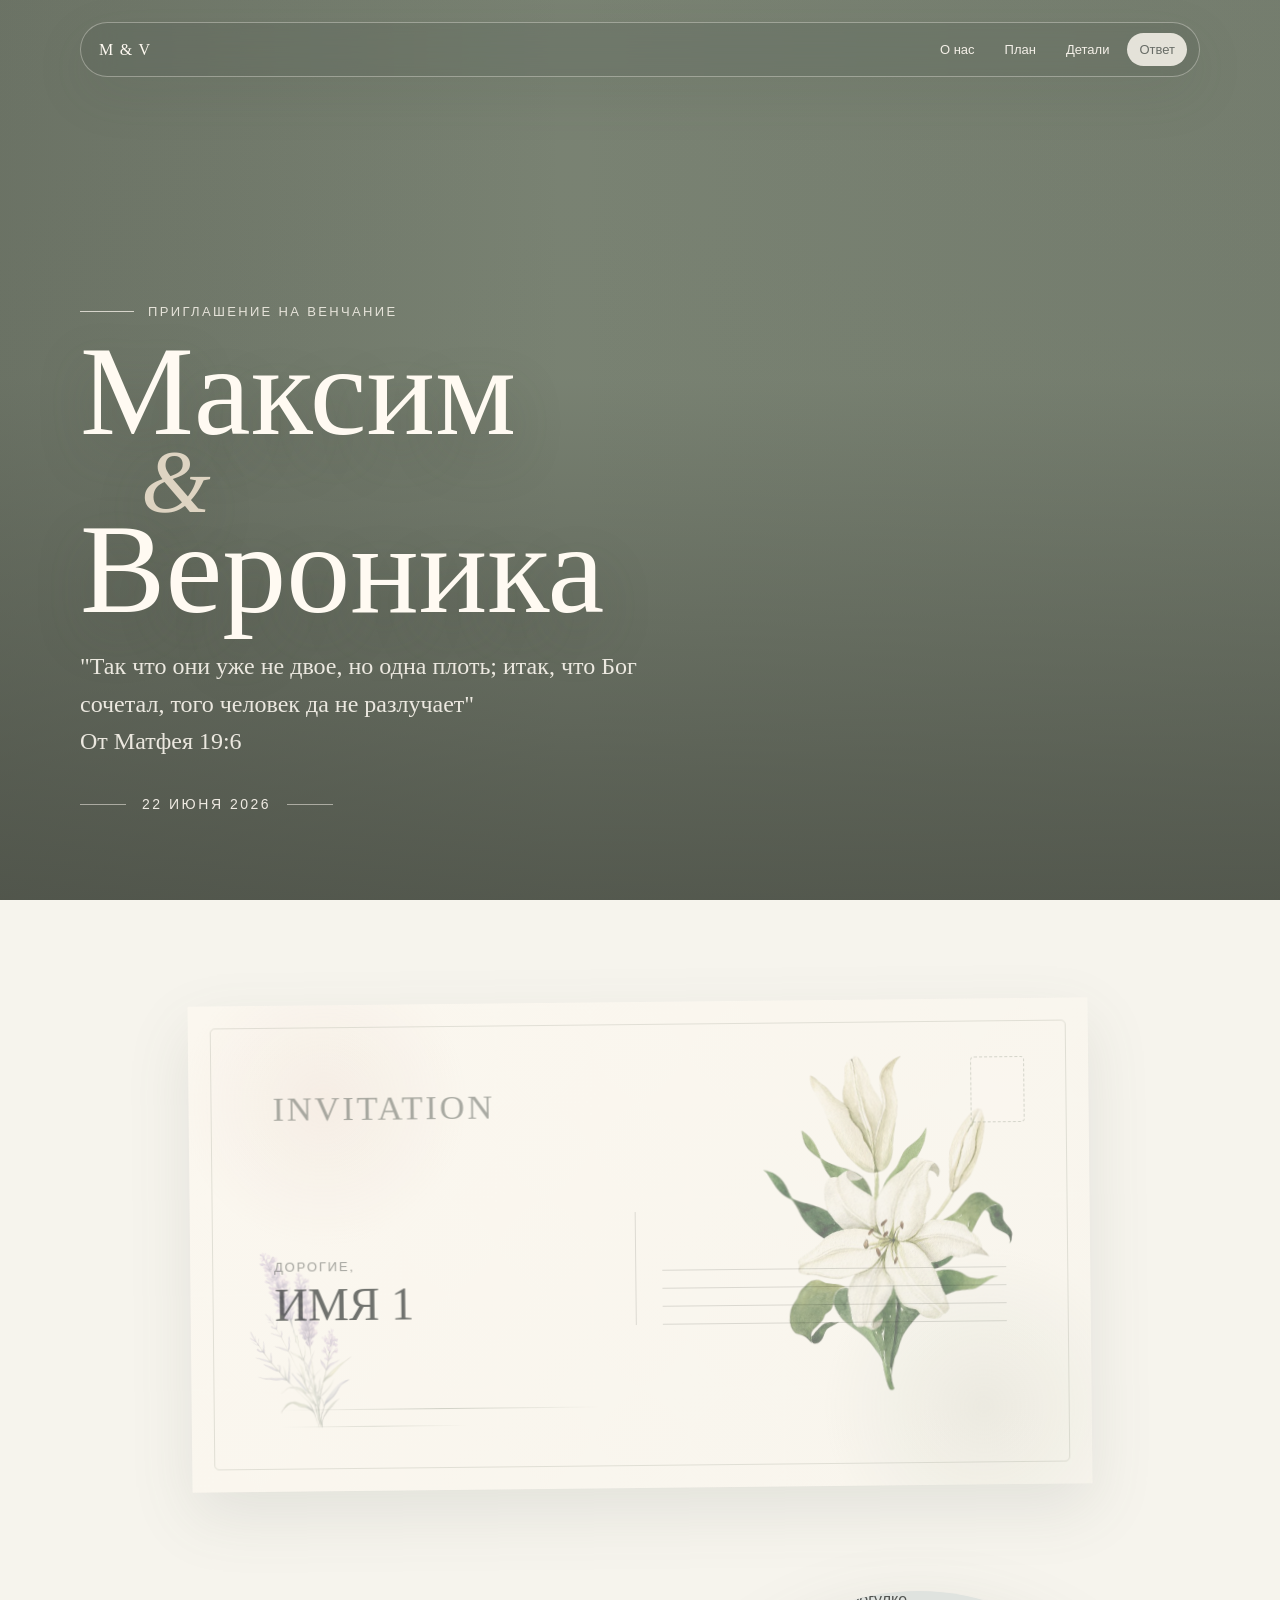
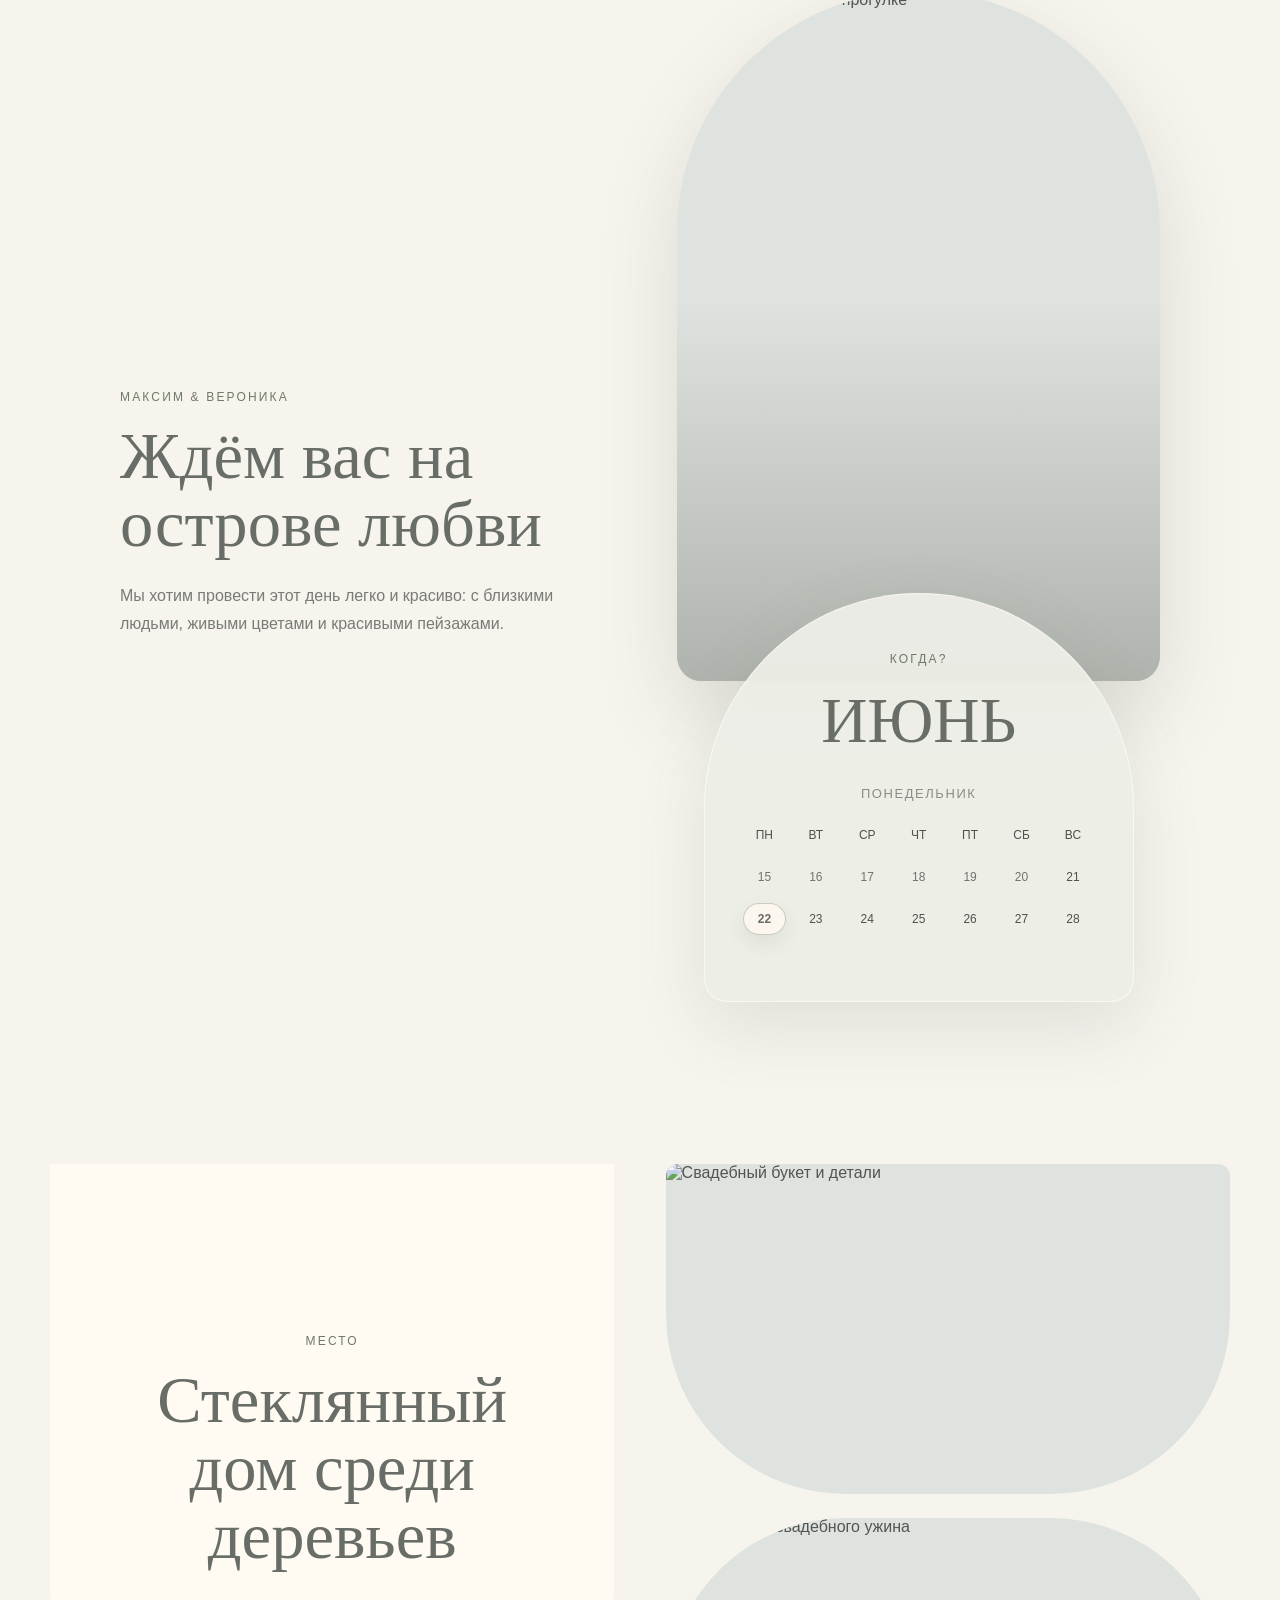
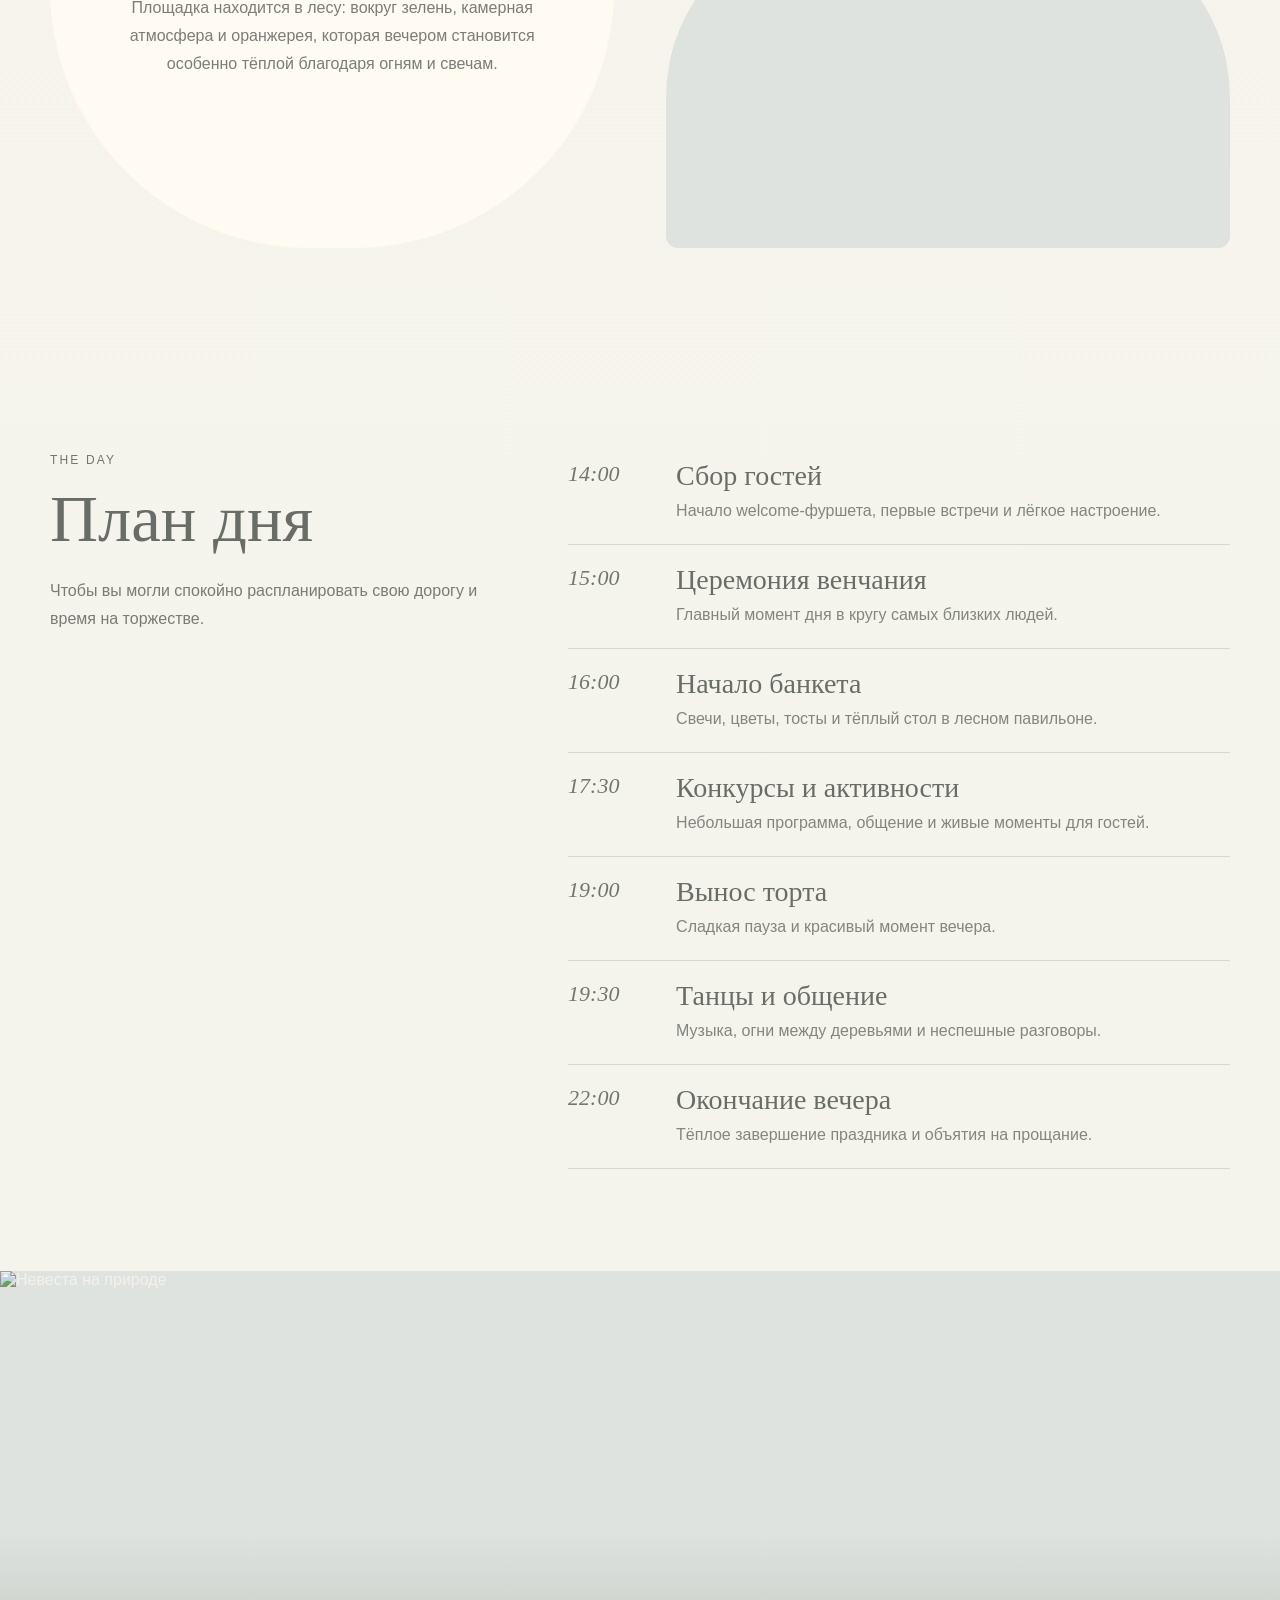
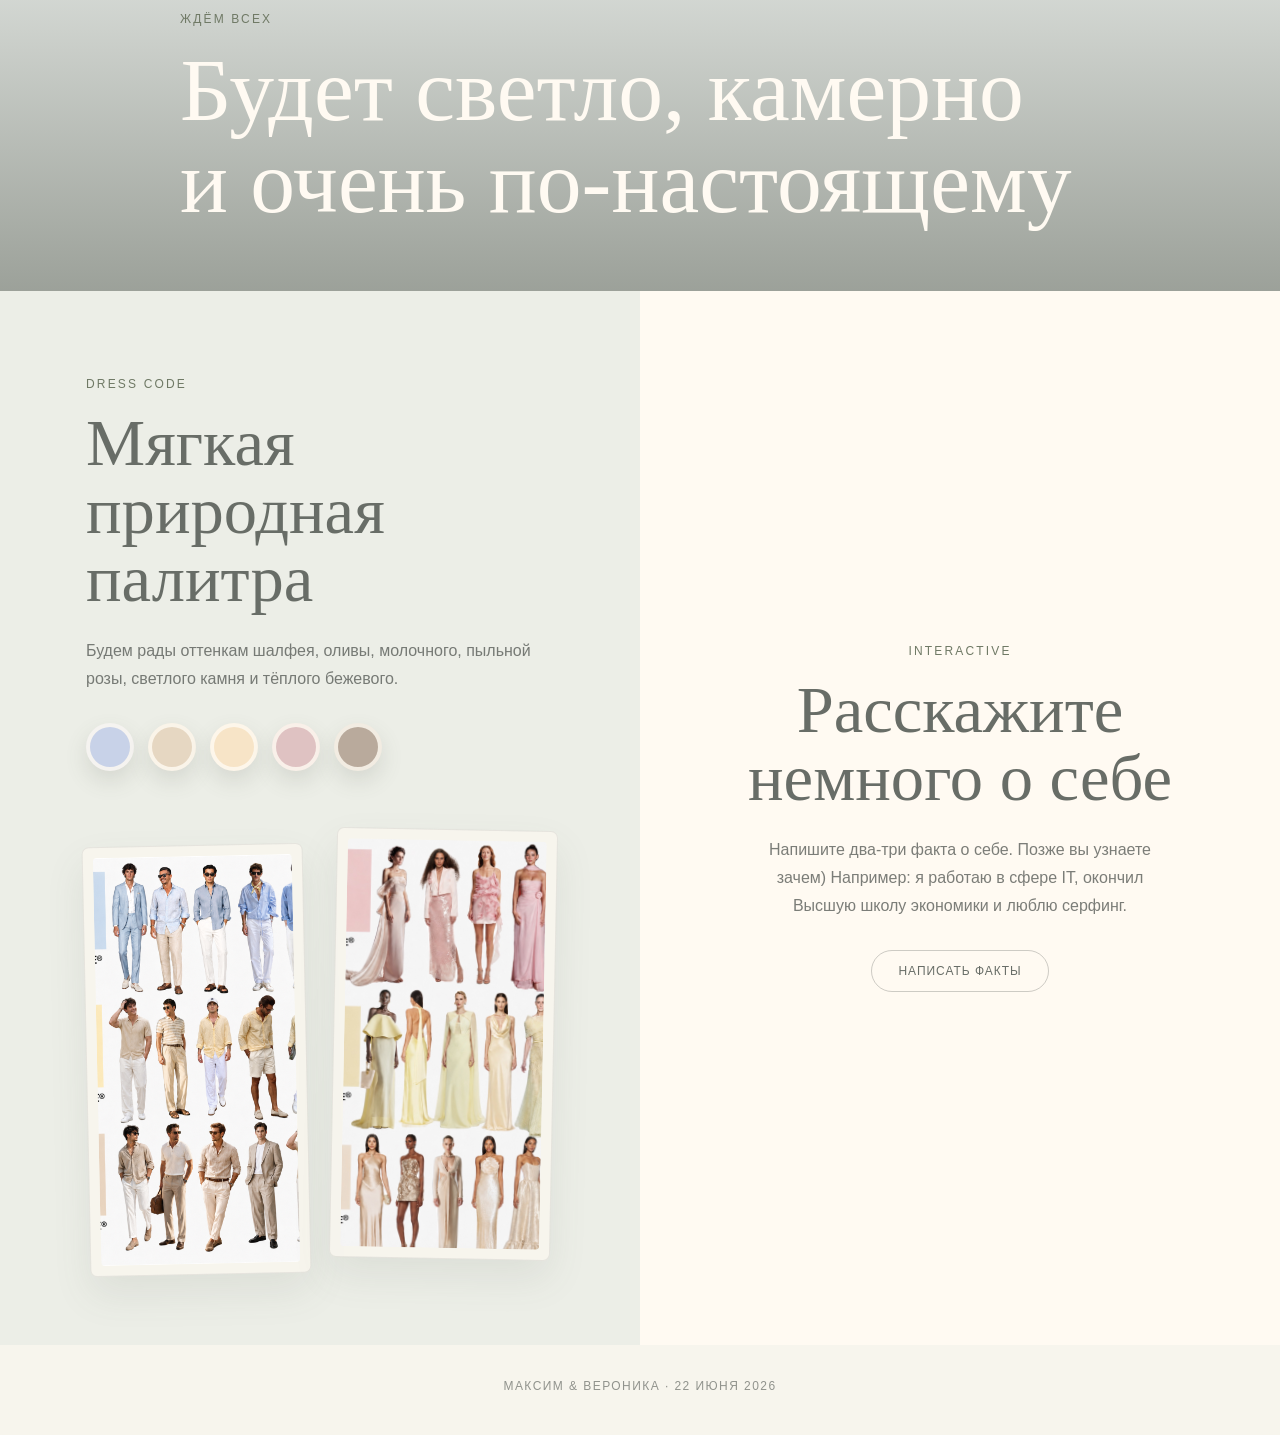
==== index.html @ a0121a40 "Add files via upload" ====
<!DOCTYPE html>
<html lang="ru">
<head>
  <meta charset="UTF-8">
  <meta name="viewport" content="width=device-width, initial-scale=1.0">
  <title>Максим & Вероника | Венчание</title>
  <link rel="stylesheet" href="style.css">
</head>
<body>
  <nav class="nav" aria-label="Навигация">
    <a class="brand" href="#">M & V</a>
    <div class="nav-links">
      <a href="#invite">О нас</a>
      <a href="#program">План</a>
      <a href="#dress">Детали</a>
      <a href="#rsvp">Ответ</a>
    </div>
  </nav>

  <header class="hero">
    <div class="video-bg" aria-hidden="true">
      <iframe
        src="https://kinescope.io/tjG5xqDGTVWsuGZ9WafzT8?autoplay=1&muted=1&loop=1&playsinline=1&controls=0"
        title="Лесная площадка"
        allow="autoplay; fullscreen; picture-in-picture; encrypted-media"
        allowfullscreen>
      </iframe>
    </div>

    <div class="hero-inner">
      <p class="eyebrow">приглашение на венчание</p>
      <h1>Максим <span class="amp">&</span> Вероника</h1>
      <p class="hero-copy">"Так что они уже не двое, но одна плоть; итак, что Бог сочетал, того человек да не разлучает" <br>От Матфея 19:6</p>
      <div class="date-line">22 июня 2026</div>
    </div>
  </header>

  <main>
    <section class="postcard-section" aria-label="Открытка для гостей">
      <div class="postcard" aria-label="Открытка для гостей">
        <span class="postcard-stamp" aria-hidden="true"></span>
        <p class="postcard-title">INVITATION</p>
        <img class="postcard-floral lily" src="images/Watercolor white lily illustration_ Floral wedding clipart_-Photoroom.png" alt="" aria-hidden="true">
        <img class="postcard-floral lavender" src="images/Free Lavender Watercolor Clipart PNG – Lavender Flower, Lilac, and More-Photoroom.png" alt="" aria-hidden="true">
        <div class="postcard-grid">
          <div class="postcard-name">
            <span class="postcard-label" id="invite-kicker">Дорогие,</span>
            <strong class="guest-name" id="invite-title">ИМЯ 1</strong>
          </div>
          <div class="postcard-lines" aria-hidden="true">
            <i></i>
            <i></i>
            <i></i>
            <i></i>
          </div>
        </div>
      </div>
    </section>

    <section class="editorial intro-grid" id="invite">
      <div class="headline">
        <p class="section-kicker">Максим & Вероника</p>
        <h2>Ждём вас на острове любви</h2>
        <p class="copy">Мы хотим провести этот день легко и красиво: с близкими людьми, живыми цветами и красивыми пейзажами.</p>
      </div>

      <div class="calendar-stack">
        <div class="photo-card">
          <img src="https://images.unsplash.com/photo-1519225421980-715cb0215aed?auto=format&fit=crop&w=1000&q=82" alt="Пара на свадебной прогулке">
        </div>
        <div class="date-card">
          <p class="section-kicker">когда?</p>
          <h3>Июнь</h3>
          <div class="calendar">понедельник</div>
          <div class="days" aria-label="Календарь">
            <span>ПН</span><span>ВТ</span><span>СР</span><span>ЧТ</span><span>ПТ</span><span>СБ</span><span>ВС</span>
            <span class="muted-day">15</span><span class="muted-day">16</span><span class="muted-day">17</span><span class="muted-day">18</span><span class="muted-day">19</span><span class="muted-day">20</span><span>21</span>
            <span class="active">22</span><span>23</span><span>24</span><span>25</span><span>26</span><span>27</span><span>28</span>
          </div>
        </div>
      </div>
    </section>

    <section class="editorial story">
      <div class="soft-panel">
        <p class="section-kicker">место</p>
        <h2>Стеклянный дом среди деревьев</h2>
        <p class="copy">Площадка находится в лесу: вокруг зелень, камерная атмосфера и оранжерея, которая вечером становится особенно тёплой благодаря огням и свечам.</p>
      </div>

      <div class="photo-stack">
        <div class="photo-tile">
          <img src="https://images.unsplash.com/photo-1529634806980-85c3dd6d34ac?auto=format&fit=crop&w=1000&q=82" alt="Свадебный букет и детали">
        </div>
        <div class="photo-tile">
          <img src="https://images.unsplash.com/photo-1523438885200-e635ba2c371e?auto=format&fit=crop&w=1000&q=82" alt="Сервировка свадебного ужина">
        </div>
      </div>
    </section>

    <section class="editorial program" id="program">
      <div>
        <p class="section-kicker">the day</p>
        <h2>План дня</h2>
        <p class="copy">Чтобы вы могли спокойно распланировать свою дорогу и время на торжестве.</p>
      </div>

      <div class="timeline">
        <article class="event">
          <time datetime="2026-06-22T14:00">14:00</time>
          <div>
            <h3>Сбор гостей</h3>
            <p>Начало welcome-фуршета, первые встречи и лёгкое настроение.</p>
          </div>
        </article>
        <article class="event">
          <time datetime="2026-06-22T15:00">15:00</time>
          <div>
            <h3>Церемония венчания</h3>
            <p>Главный момент дня в кругу самых близких людей.</p>
          </div>
        </article>
        <article class="event">
          <time datetime="2026-06-22T16:00">16:00</time>
          <div>
            <h3>Начало банкета</h3>
            <p>Свечи, цветы, тосты и тёплый стол в лесном павильоне.</p>
          </div>
        </article>
        <article class="event">
          <time datetime="2026-06-22T17:30">17:30</time>
          <div>
            <h3>Конкурсы и активности</h3>
            <p>Небольшая программа, общение и живые моменты для гостей.</p>
          </div>
        </article>
        <article class="event">
          <time datetime="2026-06-22T19:00">19:00</time>
          <div>
            <h3>Вынос торта</h3>
            <p>Сладкая пауза и красивый момент вечера.</p>
          </div>
        </article>
        <article class="event">
          <time datetime="2026-06-22T19:30">19:30</time>
          <div>
            <h3>Танцы и общение</h3>
            <p>Музыка, огни между деревьями и неспешные разговоры.</p>
          </div>
        </article>
        <article class="event">
          <time datetime="2026-06-22T22:00">22:00</time>
          <div>
            <h3>Окончание вечера</h3>
            <p>Тёплое завершение праздника и объятия на прощание.</p>
          </div>
        </article>
      </div>
    </section>

    <section class="wide-photo" aria-label="Атмосфера праздника">
      <img src="https://images.unsplash.com/photo-1519741497674-611481863552?auto=format&fit=crop&w=1800&q=82" alt="Невеста на природе">
      <div class="wide-caption">
        <p class="section-kicker">ждём всех</p>
        <h2>Будет светло, камерно и очень по-настоящему</h2>
      </div>
    </section>

    <section class="dress-rsvp" id="dress">
      <div class="dress">
        <p class="section-kicker">dress code</p>
        <h2>Мягкая природная палитра</h2>
        <p class="copy">Будем рады оттенкам шалфея, оливы, молочного, пыльной розы, светлого камня и тёплого бежевого.</p>
        <div class="swatches" aria-label="Палитра дресс-кода">
          <span class="swatch" style="background:#c8d2e8"></span>
          <span class="swatch" style="background:#e6d7c2"></span>
          <span class="swatch" style="background:#f7e4c7"></span>
          <span class="swatch" style="background:#dfc2c2"></span>
          <span class="swatch" style="background:#b9aa9c"></span>
        </div>
        <div class="dress-gallery" aria-label="Примеры образов для дресс-кода">
          <figure class="dress-look">
            <img src="images/dress1.PNG" alt="Пример образа в природной палитре">
          </figure>
          <figure class="dress-look">
            <img src="images/dress2.PNG" alt="Пример образа в мягких светлых оттенках">
          </figure>
        </div>
      </div>

      <div class="rsvp" id="rsvp">
        <p class="section-kicker">interactive</p>
        <h2>Расскажите немного о себе</h2>
        <p class="copy">Напишите два-три факта о себе. Позже вы узнаете зачем) Например: я работаю в сфере IT, окончил Высшую школу экономики и люблю серфинг.</p>
        <a class="button" href="mailto:hello@example.com?subject=Максим%20и%20Вероника%20-%20факты%20о%20себе&body=Здравствуйте!%0A%0AНесколько%20фактов%20обо%20мне:%0A1.%20%0A2.%20%0A3.%20">Написать факты</a>
      </div>
    </section>
  </main>

  <footer>
    Максим & Вероника · 22 июня 2026
  </footer>
  <script>
    const guests = {
      a7k2m: {
        title: "Уважаемые,",
        names: "Елена, Ольга и Ева"
      },
      b91xp: {
        title: "Уважаемый,",
        names: "Денис"
      },
      p38ka: {
        title: "Уважаемые,",
        names: "Елена и Олег"
      },
      c6ka8: {
        title: "Уважаемые,",
        names: "Александр и Светлана"
      },
      f5l9t: {
        title: "Уважаемые,",
        names: "Талина, Эвелина и Артем"
      },
      r4as8d: {
        title: "Уважаемые,",
        names: "Валерий, Ирина и Владислав"
      },
      r76gh7: {
        title: "Уважаемые,",
        names: "Владислав, Елена и Мария"
      },
      qw34ft: {
        title: "Уважаемые,",
        names: "Владимир, Маргарита и Иван"
      },
      hg19tr: {
        title: "Уважаемая,",
        names: "Нина"
      },
      ut5h55: {
        title: "Уважаемые,",
        names: "Сергей и Людмила"
      }
    };

    function getGuestCode() {
      const params = new URLSearchParams(window.location.search);
      const queryCode = params.get("guest");

      if (queryCode) {
        return queryCode.trim();
      }

      const hashCode = window.location.hash.replace("#", "").trim();

      if (hashCode) {
        return hashCode;
      }

      const pathParts = window.location.pathname.split("/").filter(Boolean);

      return pathParts[pathParts.length - 1] || "";
    }

    function setGuestNames() {
      const guestCode = getGuestCode();
      const guest = guests[guestCode];

      if (!guest) {
        return;
      }

      const inviteKicker = document.getElementById("invite-kicker");
      const inviteTitle = document.getElementById("invite-title");

      if (inviteKicker) {
        inviteKicker.textContent = guest.title;
      }

      if (inviteTitle) {
        inviteTitle.textContent = guest.names;
      }
    }

    setGuestNames();
  </script>
</body>
</html>
---- style.css ----
:root {
      --mist: #dfe3df;
      --paper: #f7f5ed;
      --paper-soft: #eceee7;
      --sage: #9fa795;
      --olive: #6f7965;
      --stone: #686d67;
      --ink: #4d514d;
      --white: #fffaf2;
      --line: rgba(77, 81, 77, .18);
    }

    * {
      box-sizing: border-box;
    }

    html {
      scroll-behavior: smooth;
    }

    body {
      margin: 0;
      color: var(--ink);
      background:
        linear-gradient(rgba(225, 230, 225, .74), rgba(225, 230, 225, .88)),
        url("https://images.unsplash.com/photo-1523438885200-e635ba2c371e?auto=format&fit=crop&w=1800&q=80") center / cover fixed;
      font-family: Arial, Helvetica, sans-serif;
      overflow-x: hidden;
    }

    a {
      color: inherit;
      text-decoration: none;
    }

    .nav {
      position: fixed;
      top: 22px;
      left: 50%;
      z-index: 20;
      width: min(1120px, calc(100% - 40px));
      translate: -50% 0;
      display: flex;
      align-items: center;
      justify-content: space-between;
      gap: 18px;
      padding: 10px 12px 10px 18px;
      border: 1px solid rgba(255, 250, 242, .34);
      border-radius: 999px;
      color: var(--white);
      background: rgba(78, 88, 78, .22);
      backdrop-filter: blur(16px);
      box-shadow: 0 18px 52px rgba(72, 79, 70, .1);
    }

    .brand {
      font-family: Georgia, serif;
      font-size: 16px;
      letter-spacing: .08em;
      white-space: nowrap;
    }

    .nav-links {
      display: flex;
      align-items: center;
      gap: 6px;
      font-size: 13px;
    }

    .nav-links a {
      padding: 9px 12px;
      border-radius: 999px;
      color: rgba(255, 250, 242, .92);
      white-space: nowrap;
    }

    .nav-links a:last-child {
      color: var(--stone);
      background: rgba(255, 250, 242, .82);
    }

    .hero {
      position: relative;
      min-height: 100svh;
      display: grid;
      align-items: end;
      overflow: hidden;
      color: var(--white);
      background: #7c8575;
    }

    .video-bg {
      position: absolute;
      inset: 0;
      overflow: hidden;
      background: #7c8575;
    }

    .video-bg iframe {
      position: absolute;
      top: 50%;
      left: 50%;
      width: max(100vw, 177.78svh);
      height: max(56.25vw, 100svh);
      border: 0;
      translate: -50% -50%;
      pointer-events: none;
    }

    .hero::after {
      content: "";
      position: absolute;
      inset: 0;
      background:
        linear-gradient(to bottom, rgba(80, 88, 78, .06), rgba(80, 88, 78, .08) 42%, rgba(74, 78, 69, .64) 86%, rgba(74, 78, 69, .8)),
        linear-gradient(90deg, rgba(74, 78, 69, .3), transparent 44%, rgba(74, 78, 69, .1));
      pointer-events: none;
    }

    .hero-inner {
      position: relative;
      z-index: 1;
      width: min(1120px, calc(100% - 40px));
      margin: 0 auto;
      padding: 120px 0 88px;
    }

    .eyebrow {
      display: flex;
      align-items: center;
      gap: 14px;
      margin: 0 0 20px;
      color: rgba(255, 250, 242, .82);
      font-size: 13px;
      letter-spacing: .18em;
      text-transform: uppercase;
    }

    .eyebrow::before {
      content: "";
      width: 54px;
      height: 1px;
      background: rgba(255, 250, 242, .72);
    }

    h1,
    h2,
    h3 {
      margin: 0;
      font-family: Georgia, "Times New Roman", serif;
      font-weight: 400;
      letter-spacing: 0;
    }

    h1 {
      max-width: 760px;
      font-size: clamp(76px, 10vw, 144px);
      line-height: .82;
      text-shadow: 0 20px 54px rgba(70, 74, 66, .32);
    }

    .amp {
      display: block;
      margin-left: .68em;
      color: #ded4c2;
      font-size: .7em;
      font-style: italic;
    }

    .hero-copy {
      max-width: 560px;
      margin: 26px 0 0;
      color: rgba(255, 250, 242, .88);
      font-family: Georgia, serif;
      font-size: clamp(19px, 2vw, 24px);
      line-height: 1.55;
    }

    .date-line {
      display: flex;
      align-items: center;
      gap: 16px;
      width: fit-content;
      margin-top: 36px;
      color: rgba(255, 250, 242, .9);
      font-size: 14px;
      letter-spacing: .18em;
      text-transform: uppercase;
    }

    .date-line::before,
    .date-line::after {
      content: "";
      width: 46px;
      height: 1px;
      background: rgba(255, 250, 242, .5);
    }

    main {
      background: rgba(247, 245, 237, .94);
    }

    .editorial {
      width: min(1180px, calc(100% - 48px));
      margin: 0 auto;
      padding: clamp(70px, 8vw, 118px) 0;
    }

    .intro-grid {
      position: relative;
      display: grid;
      grid-template-columns: minmax(360px, .92fr) minmax(430px, .9fr);
      gap: clamp(34px, 5vw, 72px);
      align-items: center;
      width: min(1040px, calc(100% - 48px));
      padding-bottom: clamp(44px, 5vw, 76px);
    }

    .headline {
      max-width: 520px;
      justify-self: end;
    }

    .postcard-section {
      width: min(1180px, calc(100% - 48px));
      margin: 0 auto;
      padding: clamp(64px, 8vw, 112px) 0 0;
    }

    .postcard {
      position: relative;
      z-index: 5;
      width: min(900px, 100%);
      min-height: clamp(390px, 38vw, 500px);
      margin: 0 auto;
      padding: clamp(56px, 7vw, 84px);
      overflow: hidden;
      background:
        radial-gradient(circle at 15% 20%, rgba(216, 180, 170, .14), transparent 9rem),
        radial-gradient(circle at 88% 84%, rgba(159, 167, 149, .14), transparent 10rem),
        linear-gradient(135deg, #fbf7ef, #f8f5ed);
      box-shadow: 0 24px 60px rgba(92, 98, 89, .12);
      backdrop-filter: blur(10px);
      transform: rotate(-.6deg);
    }

    .postcard::before {
      content: "";
      position: absolute;
      inset: 22px;
      border: 1px solid rgba(157, 163, 148, .28);
      border-radius: 5px;
      pointer-events: none;
    }

    .postcard::after {
      content: "";
      position: absolute;
      left: clamp(54px, 7vw, 104px);
      bottom: clamp(34px, 5vw, 68px);
      width: min(320px, 38%);
      height: 18px;
      pointer-events: none;
      opacity: .78;
      background:
        linear-gradient(90deg, transparent, rgba(157, 163, 148, .58), transparent) left top / 100% 1px no-repeat,
        linear-gradient(90deg, transparent, rgba(157, 163, 148, .38), transparent) left bottom / 58% 1px no-repeat;
    }

    .postcard-stamp {
      position: absolute;
      right: clamp(34px, 5vw, 70px);
      top: clamp(32px, 5vw, 58px);
      width: 54px;
      height: 66px;
      border: 1px dashed rgba(157, 163, 148, .42);
      border-radius: 4px;
      background: rgba(255, 250, 242, .2);
      z-index: 1;
    }

    .postcard-title {
      margin: 0;
      color: rgba(101, 107, 99, .54);
      font-family: Georgia, "Times New Roman", serif;
      font-size: clamp(24px, 2.7vw, 42px);
      font-weight: 400;
      line-height: 1.1;
      letter-spacing: .08em;
      text-transform: uppercase;
    }

    .postcard-grid {
      display: grid;
      grid-template-columns: .9fr 1fr;
      gap: 28px;
      margin-top: clamp(58px, 7vw, 88px);
    }

    .postcard-name {
      align-self: end;
      color: rgba(77, 81, 77, .7);
      font-family: Georgia, "Times New Roman", serif;
      font-size: clamp(26px, 3vw, 38px);
      line-height: 1.08;
    }

    .postcard-label {
      display: block;
      margin-bottom: 8px;
      color: rgba(77, 81, 77, .5);
      font-family: Arial, Helvetica, sans-serif;
      font-size: 13px;
      letter-spacing: .14em;
      text-transform: uppercase;
    }

    .guest-name {
      display: block;
      color: rgba(77, 81, 77, .8);
      font-size: clamp(32px, 3.6vw, 48px);
      font-weight: 500;
      line-height: 1;
      text-wrap: balance;
    }

    .postcard-lines {
      display: grid;
      gap: 17px;
      align-self: end;
      padding-top: 58px;
      border-left: 1px solid rgba(107, 111, 101, .2);
      padding-left: 26px;
    }

    .postcard-lines i {
      display: block;
      height: 1px;
      background: rgba(107, 111, 101, .22);
    }

    .postcard-floral {
      position: absolute;
      height: auto;
      object-fit: contain;
      pointer-events: none;
      mix-blend-mode: multiply;
    }

    .postcard-floral.lily {
      right: clamp(24px, 4vw, 62px);
      bottom: clamp(12px, 3vw, 34px);
      width: clamp(190px, 24vw, 330px);
      opacity: .54;
      transform: rotate(7deg);
    }

    .postcard-floral.lavender {
      left: clamp(26px, 4vw, 54px);
      bottom: clamp(26px, 4vw, 58px);
      width: clamp(72px, 9vw, 128px);
      opacity: .22;
      filter: saturate(.85) brightness(1.08);
      transform: rotate(-8deg);
    }

    .section-kicker {
      margin: 0 0 18px;
      color: var(--olive);
      font-size: 12px;
      letter-spacing: .18em;
      text-transform: uppercase;
    }

    h2 {
      color: var(--stone);
      font-size: clamp(44px, 5.2vw, 76px);
      line-height: 1.02;
      text-wrap: balance;
    }

    .copy {
      max-width: 560px;
      margin: 24px 0 0;
      color: rgba(77, 81, 77, .74);
      font-size: 16px;
      line-height: 1.75;
    }

    .photo-card {
      position: relative;
      overflow: hidden;
      height: clamp(520px, 58vw, 690px);
      min-height: 0;
      border-radius: 280px 280px 28px 28px;
      background: var(--mist);
      box-shadow: 0 30px 80px rgba(92, 98, 89, .18);
    }

    .calendar-stack {
      position: relative;
      width: min(520px, 100%);
      padding-bottom: 34px;
    }

    .photo-card img,
    .photo-tile img,
    .wide-photo img {
      display: block;
      width: 100%;
      height: 100%;
      object-fit: cover;
      filter: saturate(.82) contrast(.92);
    }

    .photo-card::after {
      content: "";
      position: absolute;
      inset: 0;
      background: linear-gradient(to top, rgba(74, 78, 69, .32), transparent 55%);
      pointer-events: none;
    }

    .date-card {
      width: min(430px, calc(100% - 44px));
      margin: -88px auto 0;
      position: relative;
      z-index: 2;
      padding: 58px 38px 66px;
      border: 1px solid rgba(255, 250, 242, .78);
      border-radius: 220px 220px 24px 24px;
      background: rgba(236, 238, 231, .94);
      text-align: center;
      box-shadow: 0 24px 70px rgba(92, 98, 89, .14);
    }

    .date-card h3 {
      color: var(--stone);
      font-size: clamp(36px, 5vw, 64px);
      text-transform: uppercase;
    }

    .calendar {
      margin-top: 28px;
      color: rgba(77, 81, 77, .62);
      font-size: 13px;
      letter-spacing: .12em;
      text-transform: uppercase;
    }

    .days {
      display: grid;
      grid-template-columns: repeat(7, 1fr);
      gap: 10px 8px;
      margin-top: 18px;
      font-size: 12px;
      letter-spacing: 0;
    }

    .days span {
      display: grid;
      place-items: center;
      min-height: 32px;
      border-radius: 999px;
    }

    .days .muted-day {
      color: rgba(77, 81, 77, .78);
      font-weight: 400;
      font-size: 12px;
    }

    .days .active {
      border: 1px solid rgba(111, 121, 101, .34);
      background: rgba(255, 250, 242, .74);
      box-shadow: 0 8px 18px rgba(92, 98, 89, .1);
      color: var(--stone);
      font-weight: 600;
    }

    .story {
      display: grid;
      grid-template-columns: 1fr 1fr;
      gap: clamp(24px, 4vw, 56px);
      align-items: stretch;
      padding-top: clamp(34px, 5vw, 74px);
    }

    .soft-panel {
      display: grid;
      align-content: center;
      min-height: 560px;
      padding: clamp(34px, 5vw, 72px);
      border-radius: 0 0 260px 260px;
      background: var(--white);
      text-align: center;
    }

    .soft-panel p {
      margin-inline: auto;
    }

    .photo-stack {
      display: grid;
      gap: 24px;
      align-content: center;
    }

    .photo-tile {
      min-height: 330px;
      overflow: hidden;
      border-radius: 12px 12px 180px 180px;
      background: var(--mist);
    }

    .photo-tile:nth-child(2) {
      border-radius: 180px 180px 12px 12px;
    }

    .program {
      display: grid;
      grid-template-columns: minmax(280px, .8fr) 1.2fr;
      gap: clamp(30px, 6vw, 86px);
      align-items: start;
    }

    .timeline {
      display: grid;
      gap: 20px;
      padding-top: 8px;
    }

    .event {
      display: grid;
      grid-template-columns: 86px 1fr;
      gap: 22px;
      padding-bottom: 20px;
      border-bottom: 1px solid var(--line);
    }

    .event time {
      color: var(--olive);
      font-family: Georgia, serif;
      font-size: 22px;
      font-style: italic;
    }

    .event h3 {
      color: var(--stone);
      font-size: 28px;
      line-height: 1.05;
    }

    .event p {
      margin: 8px 0 0;
      color: rgba(77, 81, 77, .68);
      line-height: 1.6;
    }

    .wide-photo {
      position: relative;
      min-height: 620px;
      overflow: hidden;
      color: var(--white);
      background: var(--mist);
    }

    .wide-photo img {
      position: absolute;
      inset: 0;
    }

    .wide-photo::after {
      content: "";
      position: absolute;
      inset: 0;
      background: linear-gradient(to top, rgba(83, 89, 78, .48), transparent 58%);
    }

    .wide-caption {
      position: absolute;
      left: 50%;
      bottom: 64px;
      z-index: 1;
      width: min(920px, calc(100% - 48px));
      translate: -50% 0;
      color: var(--white);
    }

    .wide-caption h2 {
      color: var(--white);
      font-size: clamp(44px, 7vw, 96px);
    }

    .dress-rsvp {
      display: grid;
      grid-template-columns: 1fr 1fr;
      gap: 0;
      background: var(--paper);
    }

    .dress,
    .rsvp {
      min-height: 560px;
      padding: clamp(42px, 7vw, 86px);
    }

    .dress {
      background: var(--paper-soft);
    }

    .dress .copy {
      max-width: 620px;
    }

    .swatches {
      display: flex;
      flex-wrap: wrap;
      gap: 14px;
      margin-top: 30px;
    }

    .swatch {
      width: 48px;
      height: 48px;
      border-radius: 50%;
      border: 4px solid rgba(255, 250, 242, .82);
      box-shadow: 0 10px 22px rgba(92, 98, 89, .16);
    }

    .dress-gallery {
      display: grid;
      grid-template-columns: minmax(0, 1fr) minmax(0, 1fr);
      align-items: start;
      gap: clamp(16px, 2vw, 26px);
      max-width: 620px;
      margin-top: clamp(34px, 5vw, 58px);
    }

    .dress-look {
      position: relative;
      overflow: hidden;
      margin: 0;
      padding: 10px;
      min-height: 0;
      border: 1px solid rgba(77, 81, 77, .1);
      border-radius: 7px;
      background: rgba(255, 250, 242, .56);
      box-shadow: 0 18px 38px rgba(92, 98, 89, .1);
    }

    .dress-look img {
      width: 100%;
      height: 100%;
      object-fit: cover;
      border-radius: 4px;
      filter: saturate(.86) contrast(.96) brightness(1.04);
    }

    .dress-look:first-child {
      height: clamp(300px, 34vw, 430px);
      transform: translateY(16px) rotate(-1.2deg);
    }

    .dress-look:last-child {
      height: clamp(300px, 34vw, 430px);
      transform: rotate(1.1deg);
    }

    .rsvp {
      display: grid;
      align-content: center;
      background: var(--white);
      text-align: center;
    }

    .rsvp .copy {
      max-width: 620px;
      margin-inline: auto;
      text-align: center;
      text-wrap: balance;
    }

    .button {
      display: inline-flex;
      align-items: center;
      justify-content: center;
      width: fit-content;
      margin: 30px auto 0;
      padding: 13px 26px;
      border: 1px solid rgba(77, 81, 77, .28);
      border-radius: 999px;
      color: var(--stone);
      background: transparent;
      font-size: 12px;
      letter-spacing: .08em;
      text-transform: uppercase;
    }

    footer {
      padding: 34px 18px 42px;
      color: rgba(77, 81, 77, .6);
      background: var(--paper);
      text-align: center;
      font-size: 12px;
      letter-spacing: .12em;
      text-transform: uppercase;
    }

    @media (max-width: 900px) {
      .intro-grid,
      .story,
      .program,
      .dress-rsvp {
        grid-template-columns: 1fr;
      }

      .editorial {
        width: min(680px, calc(100% - 32px));
      }

      .intro-grid {
        gap: 48px;
      }

      .headline {
        justify-self: stretch;
        max-width: none;
      }

      .calendar-stack {
        width: min(560px, 100%);
        justify-self: center;
      }

      .photo-card {
        min-height: 540px;
      }

      .soft-panel {
        min-height: 430px;
      }
    }

    @media (max-width: 560px) {
      .nav {
        top: 12px;
        width: calc(100% - 22px);
        padding: 8px 9px 8px 14px;
      }

      .brand {
        font-size: 13px;
      }

      .nav-links {
        gap: 1px;
        font-size: 11px;
      }

      .nav-links a {
        padding: 8px 6px;
      }

      .hero-inner {
        width: calc(100% - 32px);
        padding-bottom: 70px;
      }

      h1 {
        font-size: clamp(58px, 18vw, 88px);
      }

      .hero-copy {
        font-size: 18px;
      }

      .date-line {
        width: 100%;
        justify-content: center;
        font-size: 12px;
      }

      .editorial {
        width: calc(100% - 28px);
        padding: 64px 0;
      }

      .intro-grid {
        width: calc(100% - 28px);
        gap: 36px;
        padding-bottom: 36px;
      }

      .headline .copy {
        max-width: none;
      }

      .postcard-section {
        width: calc(100% - 28px);
        padding-top: 64px;
      }

      .photo-card {
        height: min(520px, 118vw);
        min-height: 0;
      }

      .calendar-stack {
        width: 100%;
        padding-bottom: 0;
      }

      .postcard {
        width: min(420px, 100%);
        min-height: 310px;
        transform: rotate(-.6deg);
      }

      .postcard-grid {
        gap: 18px;
        margin-top: 46px;
      }

      .postcard-title {
        font-size: 24px;
      }

      .postcard-name {
        font-size: 22px;
      }

      .guest-name {
        font-size: clamp(30px, 8.5vw, 42px);
      }

      .postcard-floral.lily {
        width: 190px;
        right: 8px;
        bottom: 4px;
      }

      .postcard-floral.lavender {
        width: 76px;
        left: 22px;
        bottom: 24px;
        opacity: .18;
      }

      .date-card {
        width: calc(100% - 32px);
        margin-top: -74px;
        padding: 52px 24px 58px;
      }

      .photo-tile {
        min-height: 430px;
      }

      .event {
        grid-template-columns: 64px 1fr;
        gap: 14px;
      }

      .event h3 {
        font-size: 24px;
      }

      .wide-photo {
        display: grid;
        min-height: 0;
        overflow: visible;
        color: var(--stone);
        background: var(--paper);
      }

      .wide-photo img {
        position: relative;
        aspect-ratio: 4 / 3;
        height: auto;
        object-position: center 42%;
      }

      .wide-photo::after {
        display: none;
      }

      .wide-caption {
        position: relative;
        left: auto;
        bottom: auto;
        width: 100%;
        translate: none;
        padding: 48px 28px 58px;
        color: var(--stone);
        background:
          linear-gradient(to bottom, rgba(236, 238, 231, .95), var(--paper));
      }

      .wide-caption h2 {
        color: var(--stone);
        font-size: clamp(38px, 12vw, 56px);
      }

      .dress,
      .rsvp {
        min-height: auto;
        padding: 62px 24px;
      }

      .dress-gallery {
        grid-template-columns: 1fr 1fr;
        max-width: 560px;
      }

      .dress-look:first-child,
      .dress-look:last-child {
        height: clamp(220px, 58vw, 330px);
        transform: none;
      }
    }
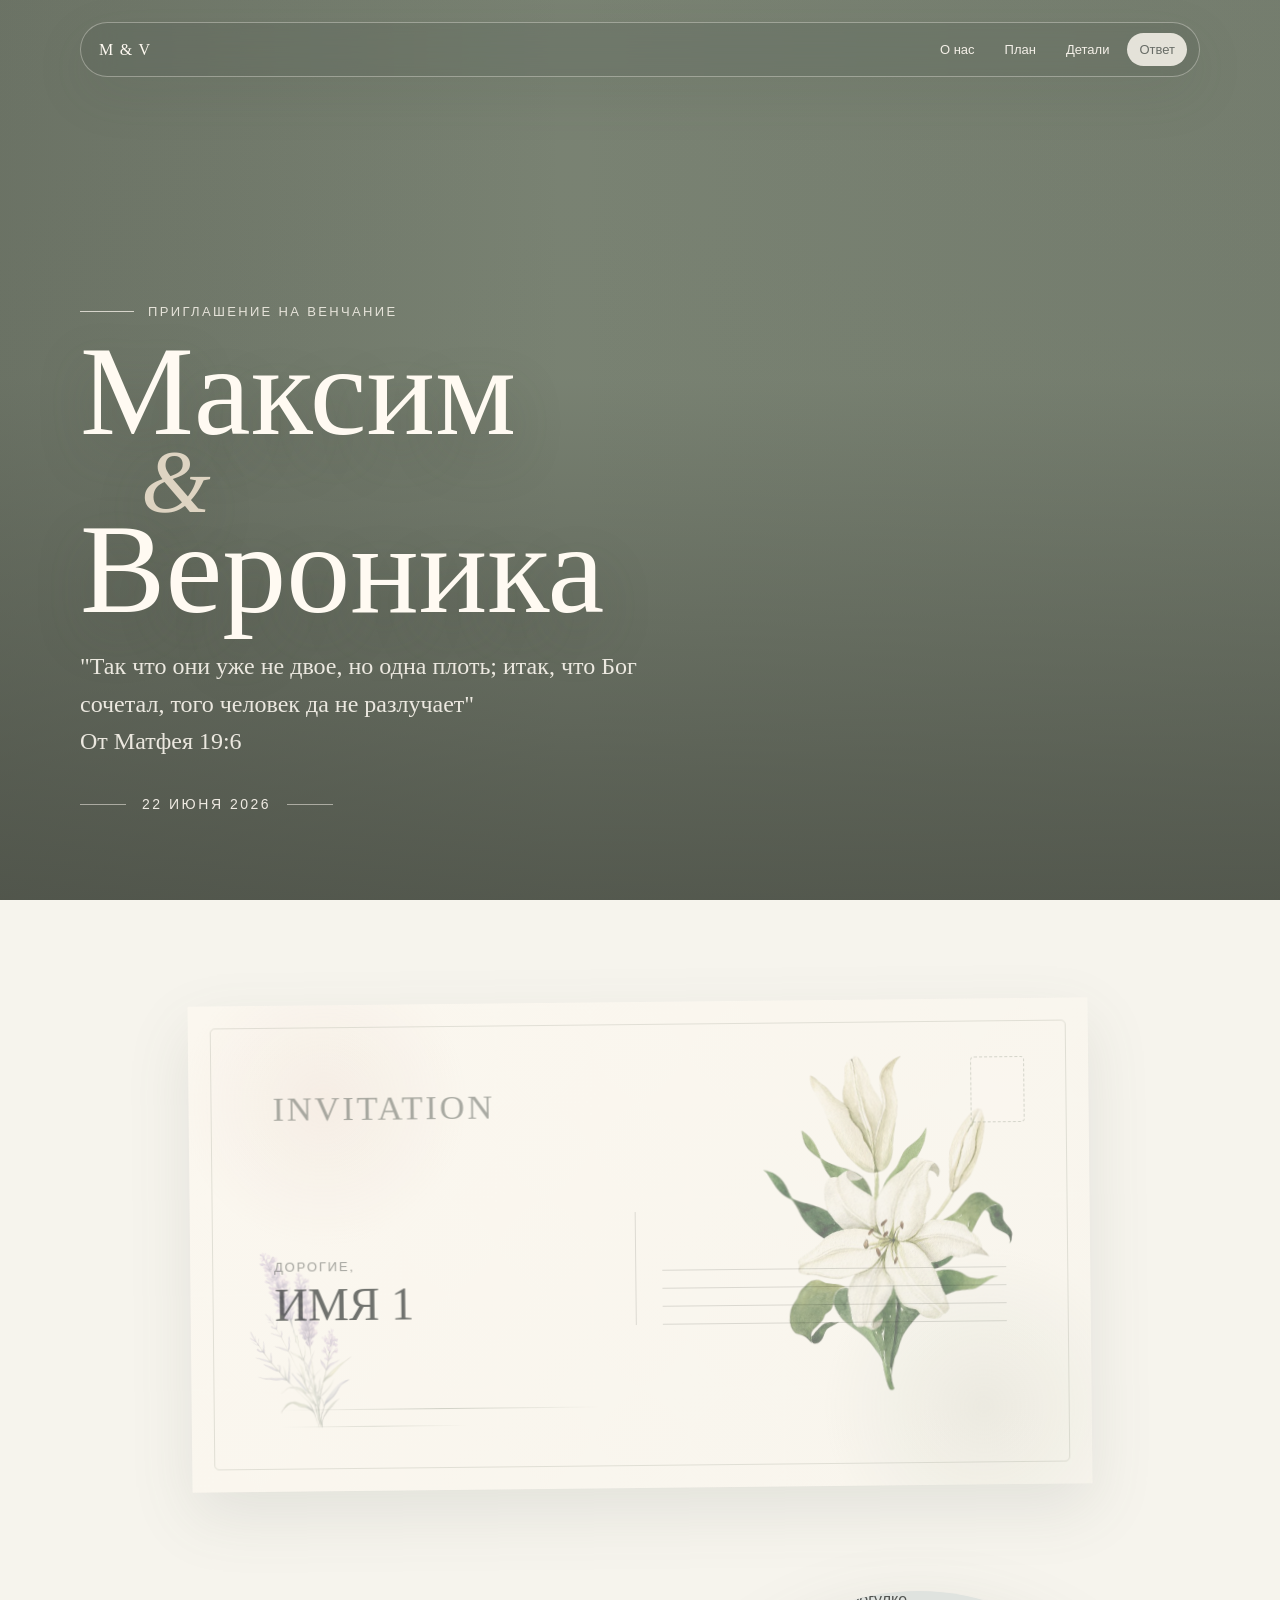
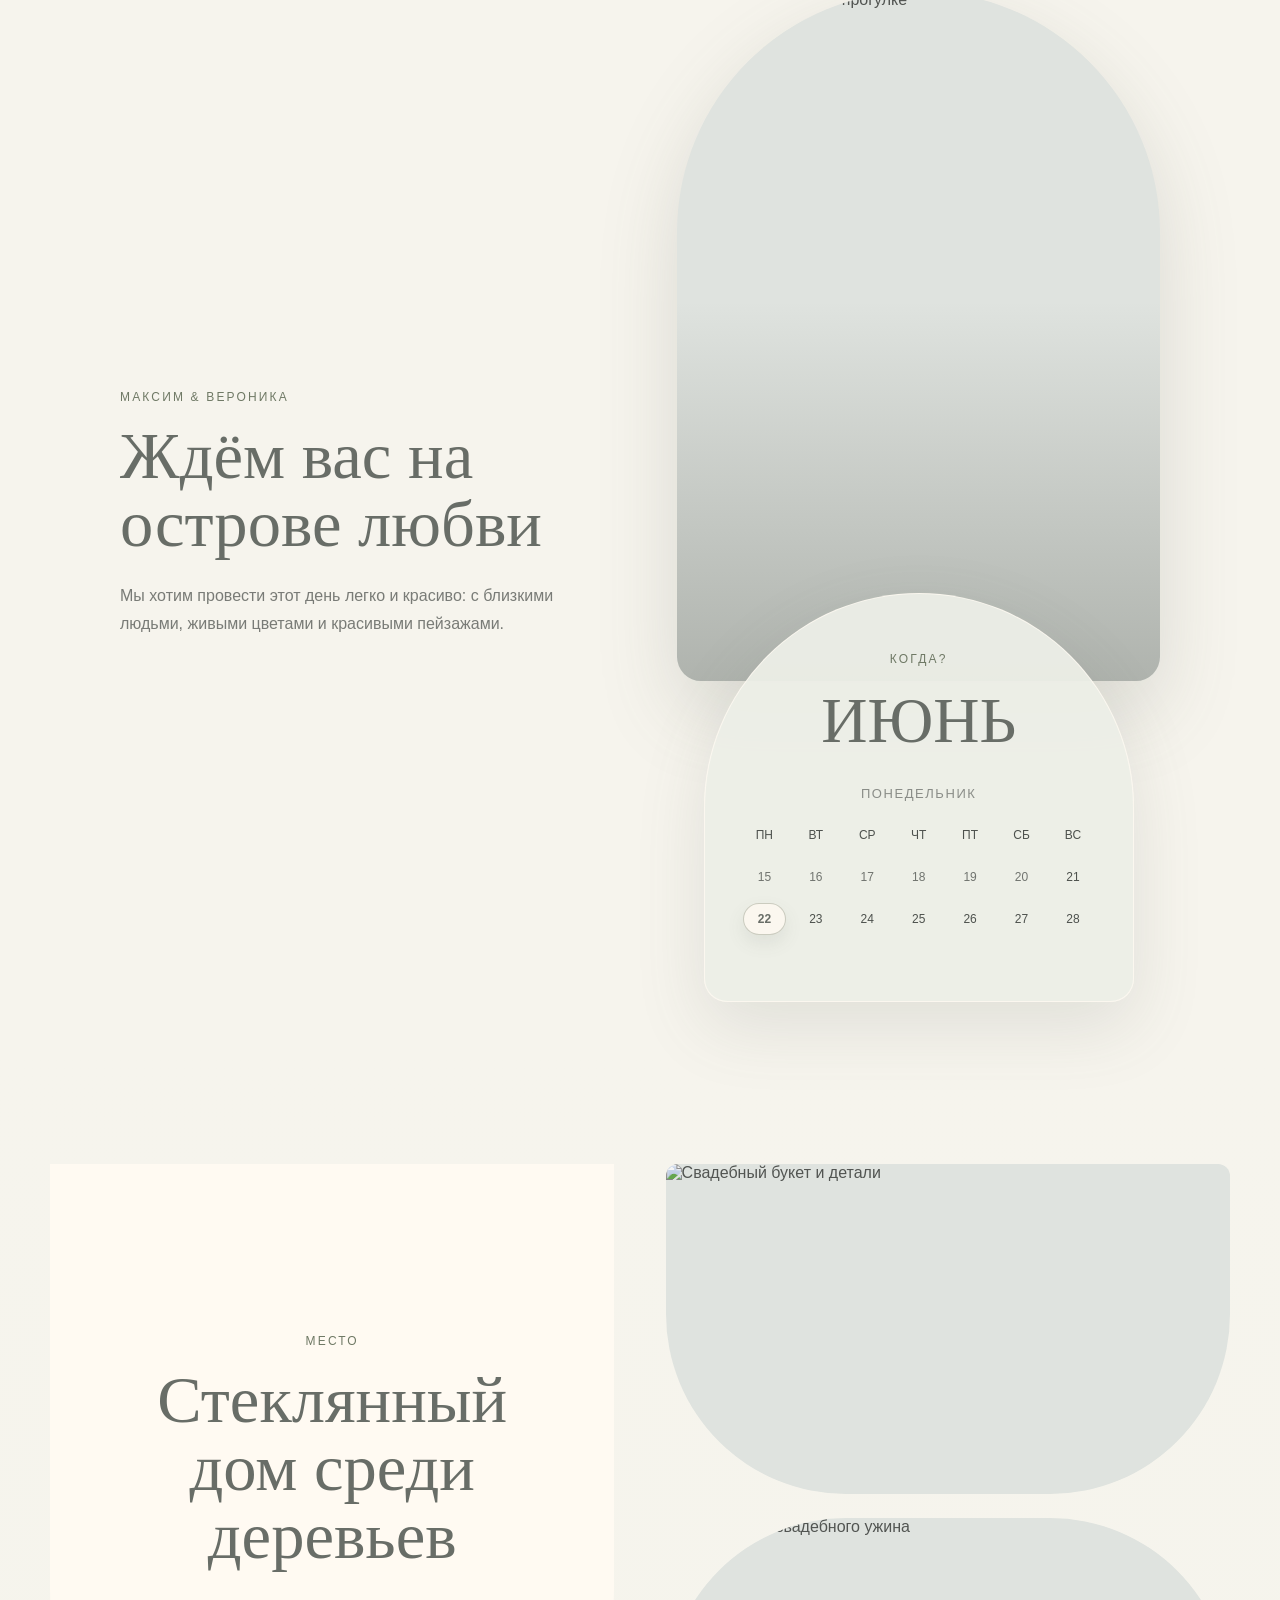
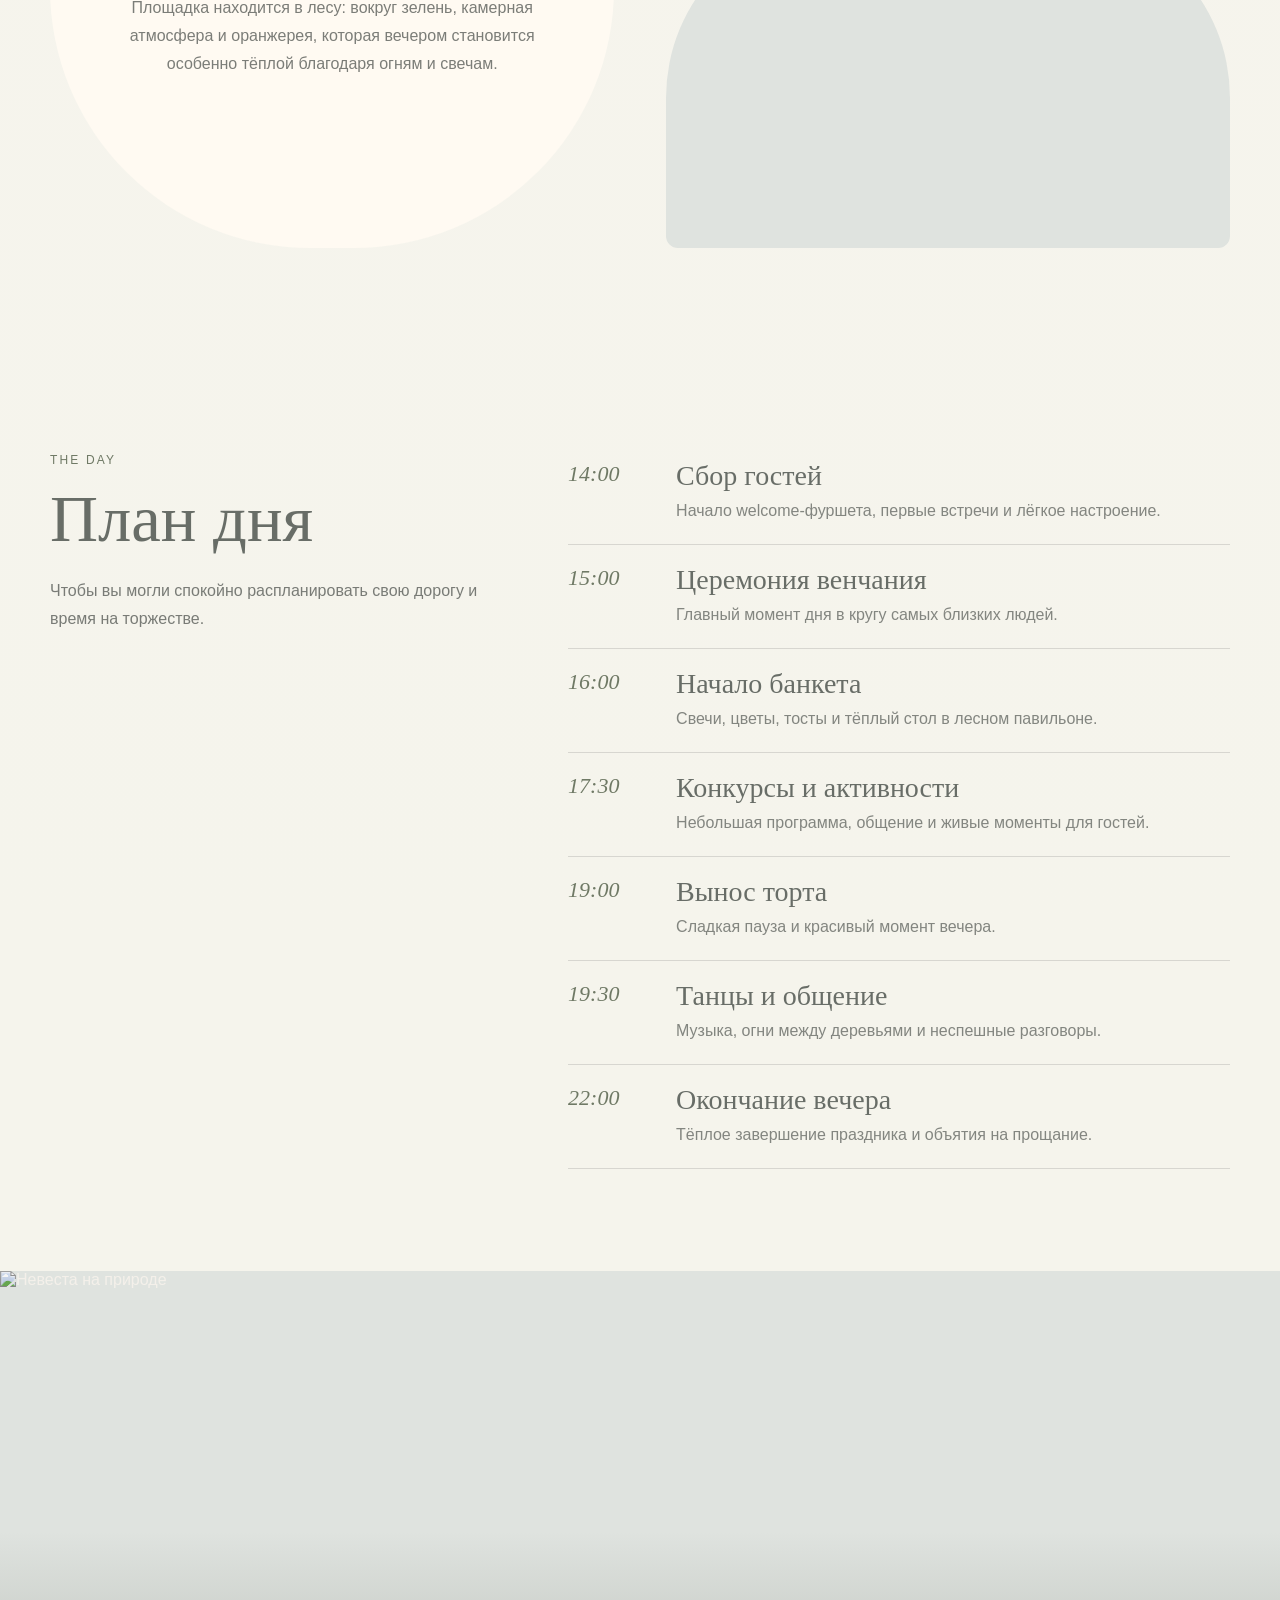
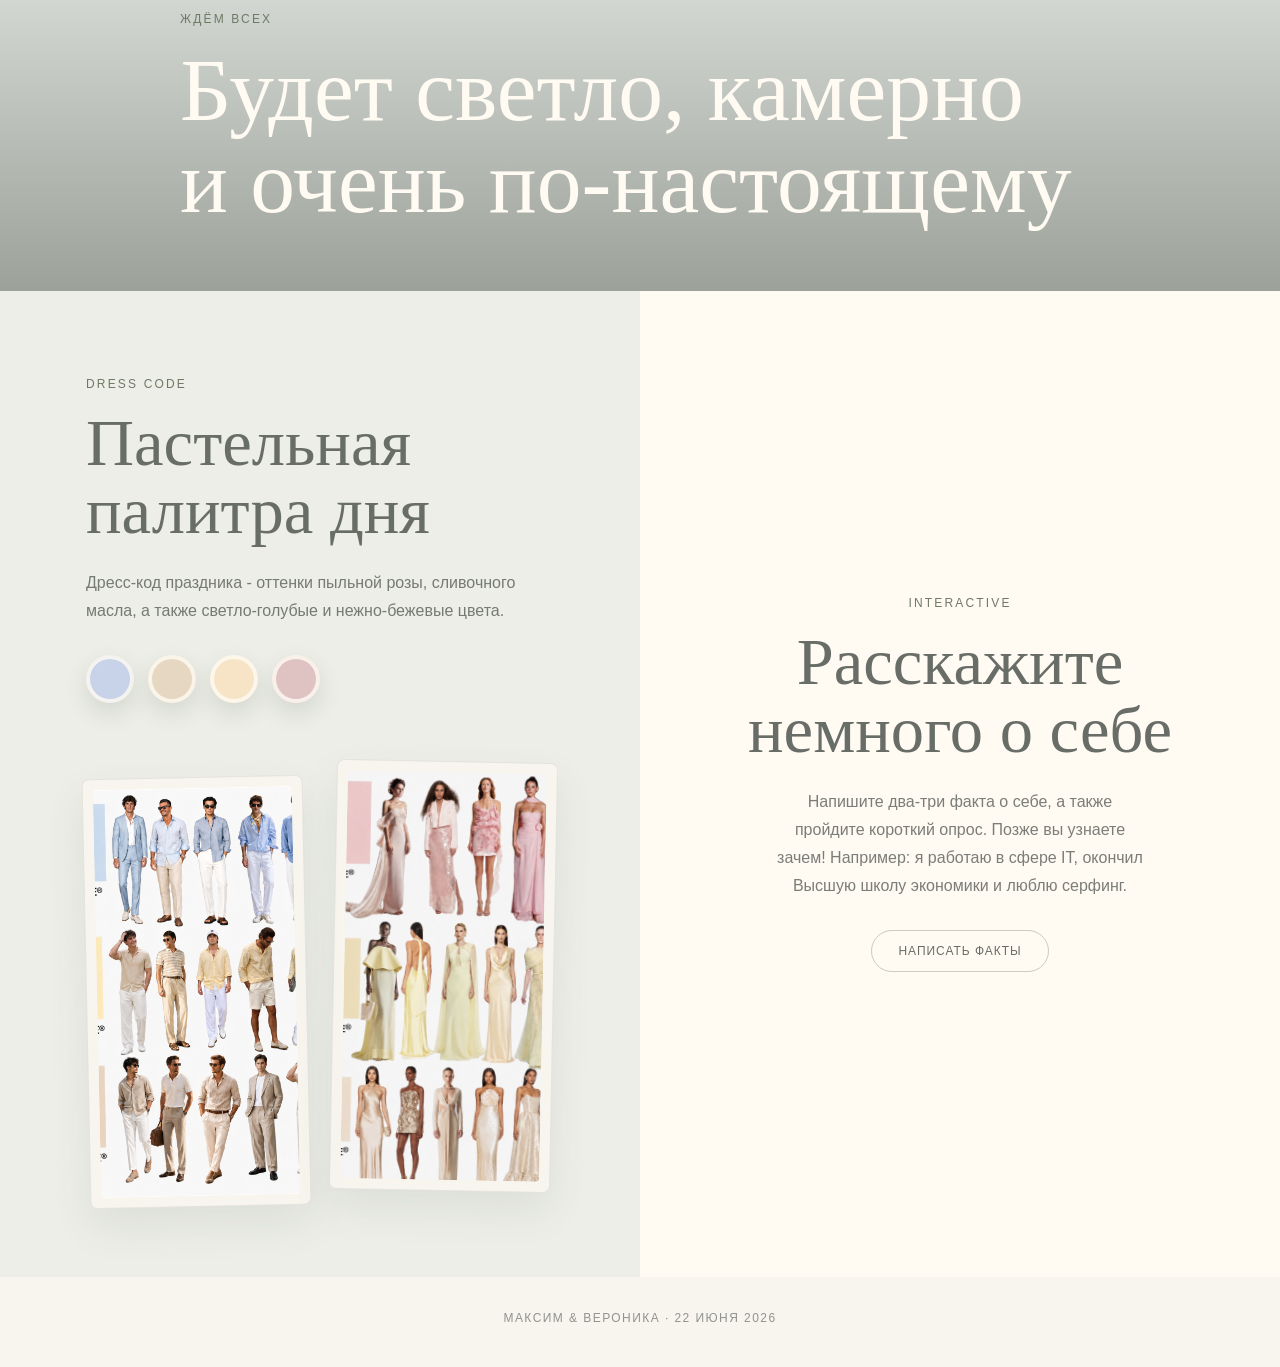
==== commit a5ed6cd6: "Add files via upload" ====
--- a/index.html
+++ b/index.html
@@ -169,20 +169,19 @@
     <section class="dress-rsvp" id="dress">
       <div class="dress">
         <p class="section-kicker">dress code</p>
-        <h2>Мягкая природная палитра</h2>
-        <p class="copy">Будем рады оттенкам шалфея, оливы, молочного, пыльной розы, светлого камня и тёплого бежевого.</p>
+        <h2>Пастельная палитра дня</h2>
+        <p class="copy">Дресс-код праздника - оттенки пыльной розы, сливочного масла, а также светло-голубые и нежно-бежевые цвета.</p>
         <div class="swatches" aria-label="Палитра дресс-кода">
           <span class="swatch" style="background:#c8d2e8"></span>
           <span class="swatch" style="background:#e6d7c2"></span>
           <span class="swatch" style="background:#f7e4c7"></span>
           <span class="swatch" style="background:#dfc2c2"></span>
-          <span class="swatch" style="background:#b9aa9c"></span>
         </div>
         <div class="dress-gallery" aria-label="Примеры образов для дресс-кода">
-          <figure class="dress-look">
+          <figure class="dress-look" role="button" tabindex="0" aria-label="Открыть первый пример дресс-кода">
             <img src="images/dress1.PNG" alt="Пример образа в природной палитре">
           </figure>
-          <figure class="dress-look">
+          <figure class="dress-look" role="button" tabindex="0" aria-label="Открыть второй пример дресс-кода">
             <img src="images/dress2.PNG" alt="Пример образа в мягких светлых оттенках">
           </figure>
         </div>
@@ -191,8 +190,8 @@
       <div class="rsvp" id="rsvp">
         <p class="section-kicker">interactive</p>
         <h2>Расскажите немного о себе</h2>
-        <p class="copy">Напишите два-три факта о себе. Позже вы узнаете зачем) Например: я работаю в сфере IT, окончил Высшую школу экономики и люблю серфинг.</p>
-        <a class="button" href="mailto:hello@example.com?subject=Максим%20и%20Вероника%20-%20факты%20о%20себе&body=Здравствуйте!%0A%0AНесколько%20фактов%20обо%20мне:%0A1.%20%0A2.%20%0A3.%20">Написать факты</a>
+        <p class="copy">Напишите два-три факта о себе, а также пройдите короткий опрос. Позже вы узнаете зачем! Например: я работаю в сфере IT, окончил Высшую школу экономики и люблю серфинг.</p>
+        <a class="button" target="_blank" href="https://docs.google.com/forms/d/e/1FAIpQLSdDju829ZEE3GSdNp9v_tP63CgKLARPCgTCPmEFoFY1ZA8oXg/viewform?usp=dialog">Написать факты</a>
       </div>
     </section>
   </main>
@@ -200,6 +199,10 @@
   <footer>
     Максим & Вероника · 22 июня 2026
   </footer>
+  <div class="image-modal" id="dress-modal" aria-hidden="true">
+    <button class="modal-close" type="button" aria-label="Закрыть">×</button>
+    <img class="modal-image" src="" alt="">
+  </div>
   <script>
     const guests = {
       a7k2m: {
@@ -284,6 +287,62 @@
     }
 
     setGuestNames();
+
+    const dressModal = document.getElementById("dress-modal");
+    const modalImage = dressModal && dressModal.querySelector(".modal-image");
+    const modalClose = dressModal && dressModal.querySelector(".modal-close");
+    const dressLooks = document.querySelectorAll(".dress-look");
+
+    function openDressModal(image) {
+      if (!dressModal || !modalImage || !image) {
+        return;
+      }
+
+      modalImage.src = image.src;
+      modalImage.alt = image.alt;
+      dressModal.classList.add("is-open");
+      dressModal.setAttribute("aria-hidden", "false");
+      document.body.classList.add("modal-open");
+      modalClose && modalClose.focus();
+    }
+
+    function closeDressModal() {
+      if (!dressModal || !modalImage) {
+        return;
+      }
+
+      dressModal.classList.remove("is-open");
+      dressModal.setAttribute("aria-hidden", "true");
+      document.body.classList.remove("modal-open");
+      modalImage.src = "";
+      modalImage.alt = "";
+    }
+
+    dressLooks.forEach((look) => {
+      const image = look.querySelector("img");
+
+      look.addEventListener("click", () => openDressModal(image));
+      look.addEventListener("keydown", (event) => {
+        if (event.key === "Enter" || event.key === " ") {
+          event.preventDefault();
+          openDressModal(image);
+        }
+      });
+    });
+
+    modalClose && modalClose.addEventListener("click", closeDressModal);
+
+    dressModal && dressModal.addEventListener("click", (event) => {
+      if (event.target === dressModal) {
+        closeDressModal();
+      }
+    });
+
+    document.addEventListener("keydown", (event) => {
+      if (event.key === "Escape" && dressModal && dressModal.classList.contains("is-open")) {
+        closeDressModal();
+      }
+    });
   </script>
 </body>
 </html>
--- a/style.css
+++ b/style.css
@@ -637,18 +637,25 @@
       margin-top: clamp(34px, 5vw, 58px);
     }
 
-    .dress-look {
-      position: relative;
-      overflow: hidden;
-      margin: 0;
-      padding: 10px;
+    .dress-look {
+      position: relative;
+      overflow: hidden;
+      margin: 0;
+      padding: 10px;
       min-height: 0;
       border: 1px solid rgba(77, 81, 77, .1);
-      border-radius: 7px;
-      background: rgba(255, 250, 242, .56);
-      box-shadow: 0 18px 38px rgba(92, 98, 89, .1);
-    }
-
+      border-radius: 7px;
+      background: rgba(255, 250, 242, .56);
+      box-shadow: 0 18px 38px rgba(92, 98, 89, .1);
+      cursor: zoom-in;
+      transition: transform .3s ease, box-shadow .3s ease;
+    }
+
+    .dress-look:focus-visible {
+      outline: 2px solid rgba(104, 109, 103, .42);
+      outline-offset: 5px;
+    }
+
     .dress-look img {
       width: 100%;
       height: 100%;
@@ -657,16 +664,26 @@
       filter: saturate(.86) contrast(.96) brightness(1.04);
     }
 
-    .dress-look:first-child {
-      height: clamp(300px, 34vw, 430px);
-      transform: translateY(16px) rotate(-1.2deg);
-    }
-
-    .dress-look:last-child {
-      height: clamp(300px, 34vw, 430px);
-      transform: rotate(1.1deg);
-    }
-
+    .dress-look:first-child {
+      height: clamp(300px, 34vw, 430px);
+      transform: translateY(16px) rotate(-1.2deg);
+    }
+
+    .dress-look:first-child:hover {
+      transform: translateY(10px) rotate(-1.2deg);
+      box-shadow: 0 22px 44px rgba(92, 98, 89, .16);
+    }
+
+    .dress-look:last-child {
+      height: clamp(300px, 34vw, 430px);
+      transform: rotate(1.1deg);
+    }
+
+    .dress-look:last-child:hover {
+      transform: translateY(-6px) rotate(1.1deg);
+      box-shadow: 0 22px 44px rgba(92, 98, 89, .16);
+    }
+
     .rsvp {
       display: grid;
       align-content: center;
@@ -681,8 +698,8 @@
       text-wrap: balance;
     }
 
-    .button {
-      display: inline-flex;
+    .button {
+      display: inline-flex;
       align-items: center;
       justify-content: center;
       width: fit-content;
@@ -694,8 +711,60 @@
       background: transparent;
       font-size: 12px;
       letter-spacing: .08em;
-      text-transform: uppercase;
-    }
+      text-transform: uppercase;
+    }
+
+    body.modal-open {
+      overflow: hidden;
+    }
+
+    .image-modal {
+      position: fixed;
+      inset: 0;
+      z-index: 80;
+      display: grid;
+      place-items: center;
+      padding: clamp(22px, 4vw, 54px);
+      background: rgba(38, 43, 38, .74);
+      opacity: 0;
+      pointer-events: none;
+      transition: opacity .24s ease;
+    }
+
+    .image-modal.is-open {
+      opacity: 1;
+      pointer-events: auto;
+    }
+
+    .modal-image {
+      display: block;
+      max-width: min(96vw, 1180px);
+      max-height: 86vh;
+      object-fit: contain;
+      border: 10px solid rgba(255, 250, 242, .92);
+      border-radius: 8px;
+      background: var(--white);
+      box-shadow: 0 30px 90px rgba(0, 0, 0, .32);
+    }
+
+    .modal-close {
+      position: fixed;
+      top: clamp(16px, 3vw, 30px);
+      right: clamp(16px, 3vw, 34px);
+      z-index: 81;
+      display: grid;
+      place-items: center;
+      width: 46px;
+      height: 46px;
+      border: 1px solid rgba(255, 250, 242, .72);
+      border-radius: 50%;
+      color: var(--white);
+      background: rgba(77, 81, 77, .46);
+      font-size: 32px;
+      line-height: 1;
+      cursor: pointer;
+      backdrop-filter: blur(12px);
+    }
 
     footer {
       padding: 34px 18px 42px;
@@ -918,4 +987,4 @@
         height: clamp(220px, 58vw, 330px);
         transform: none;
       }
-    }+    }
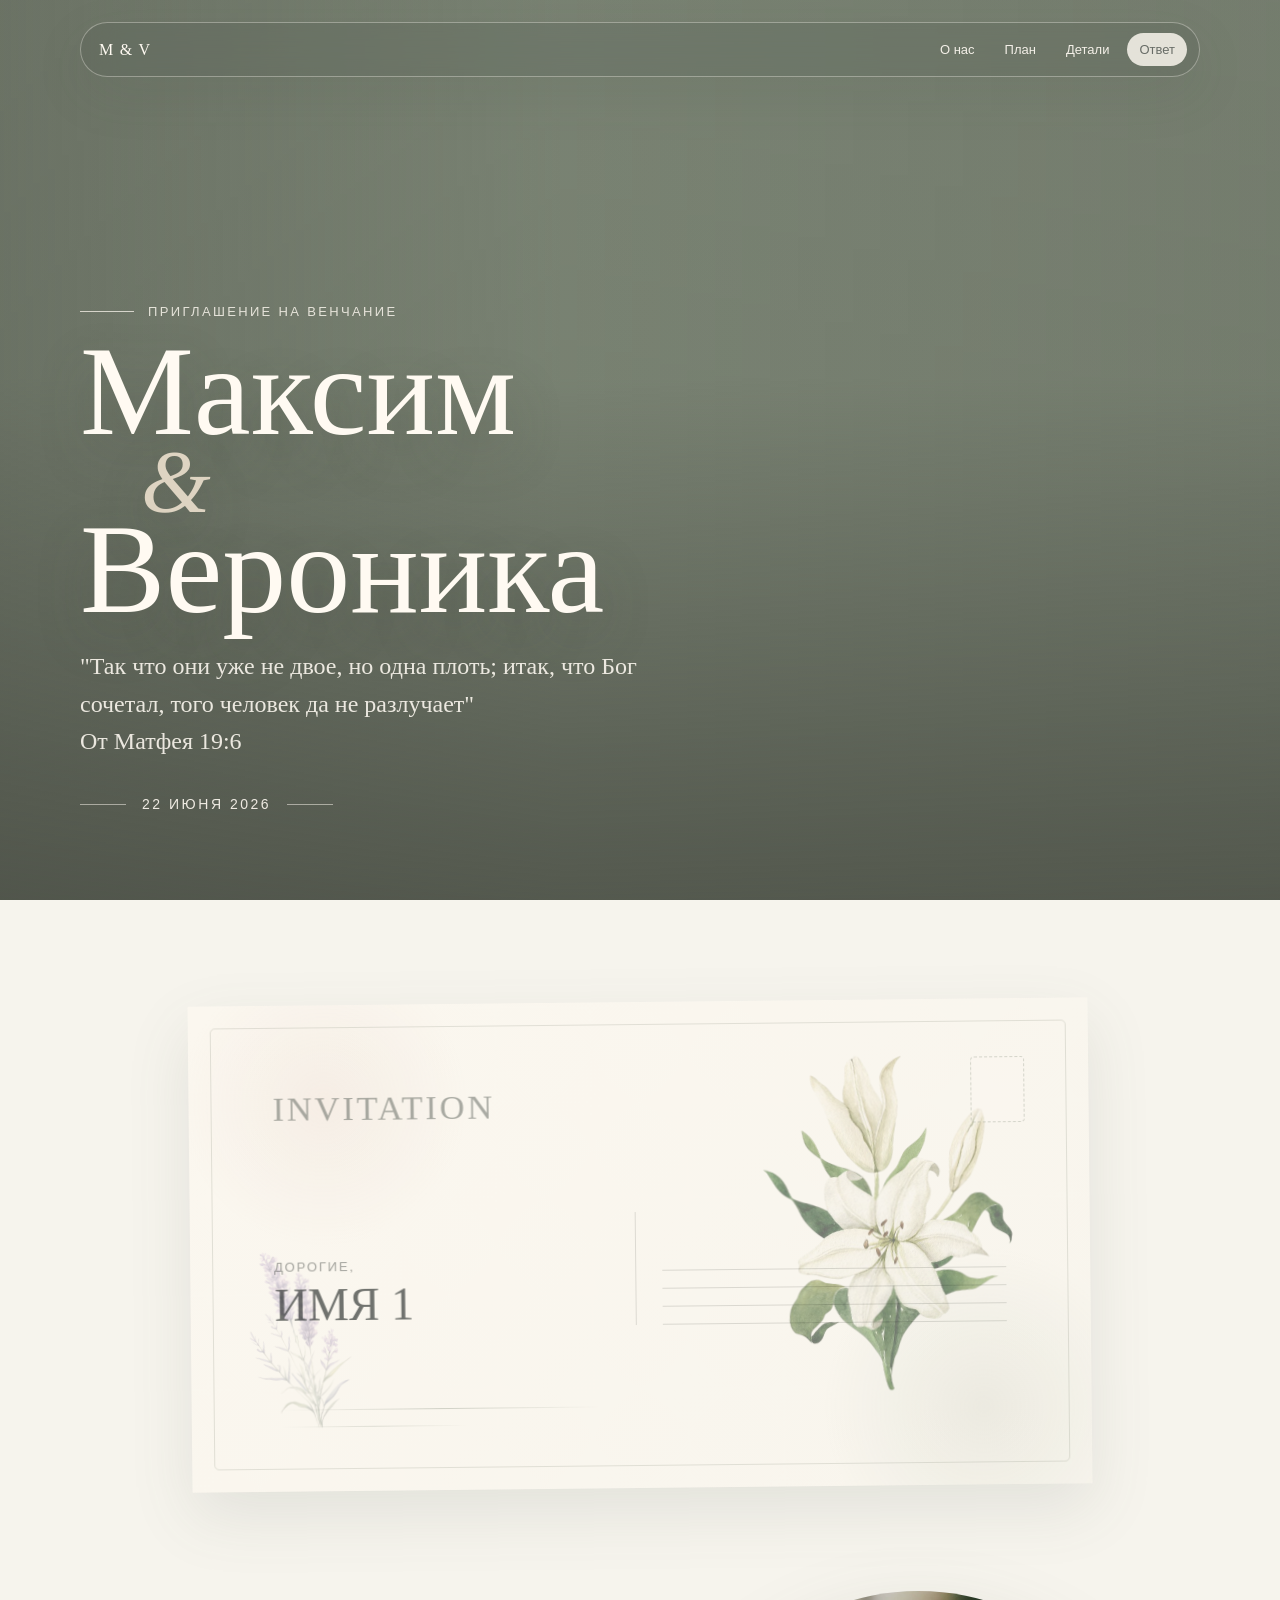
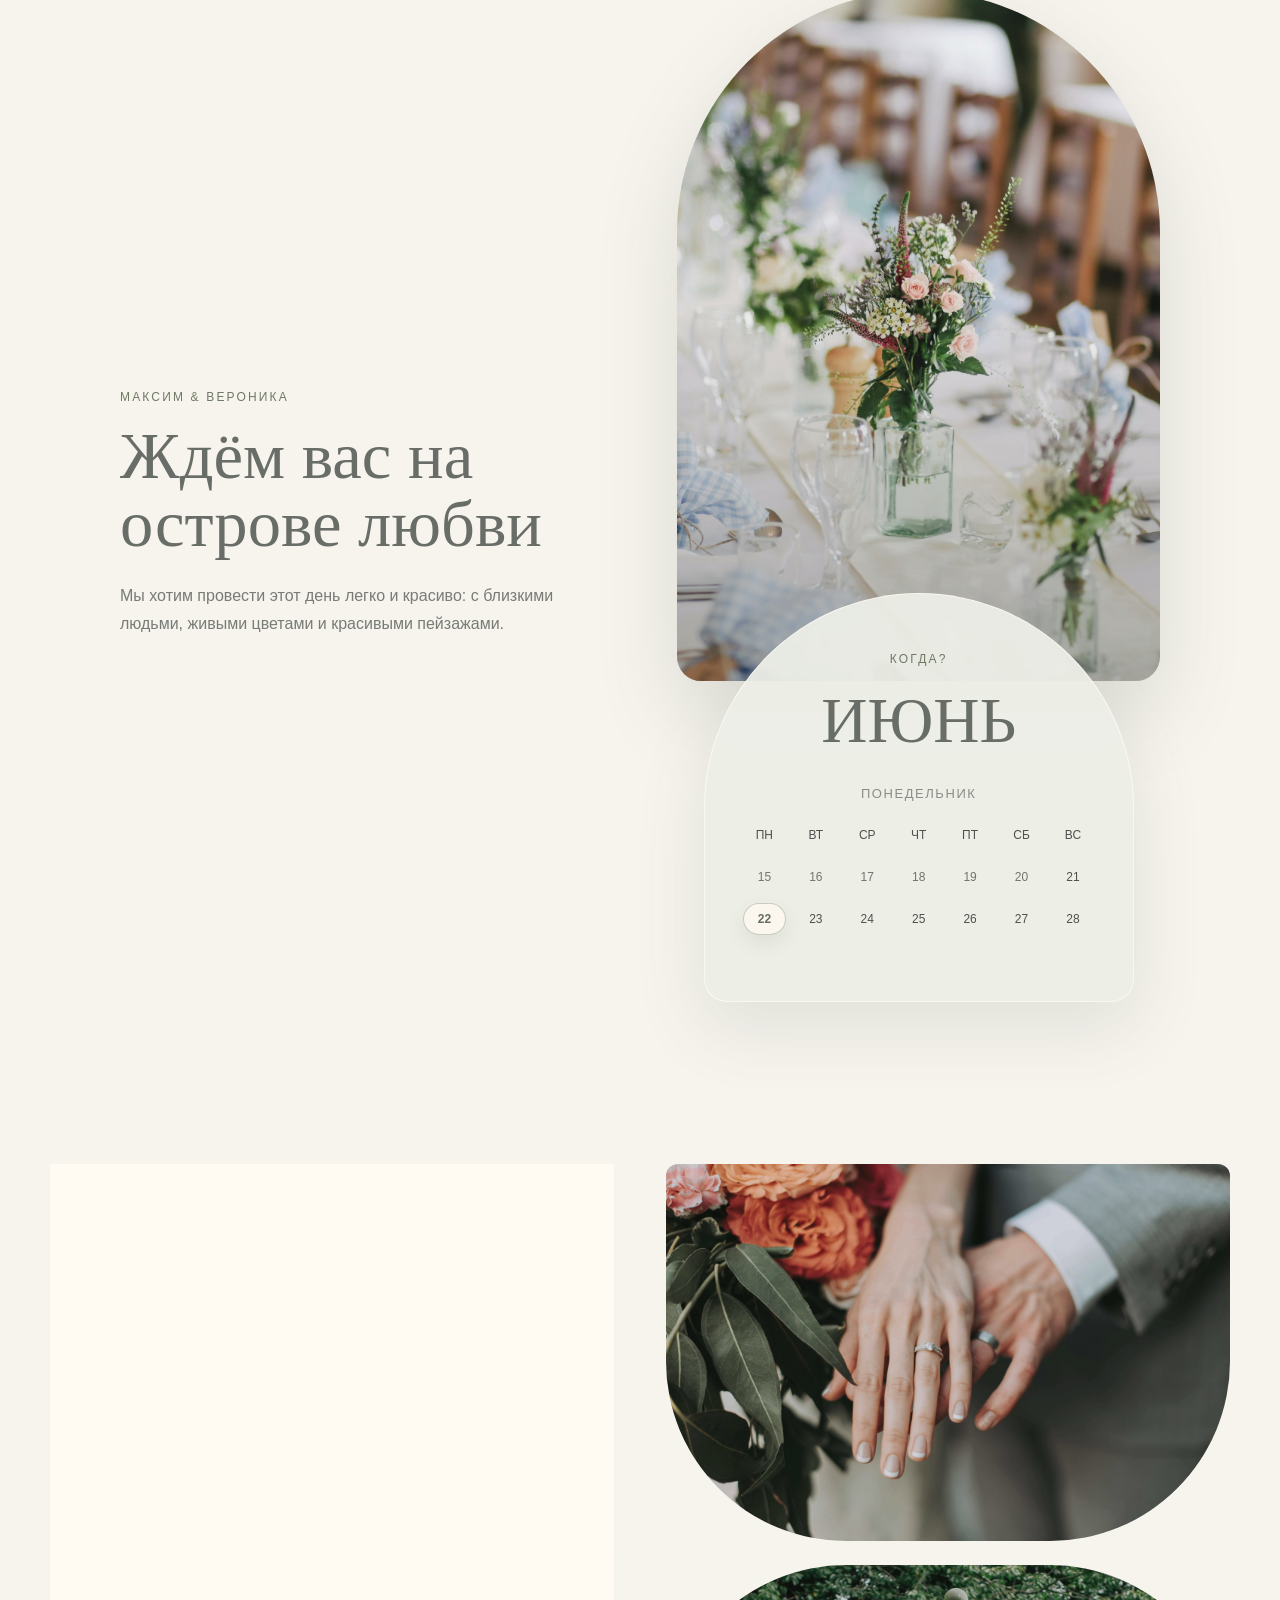
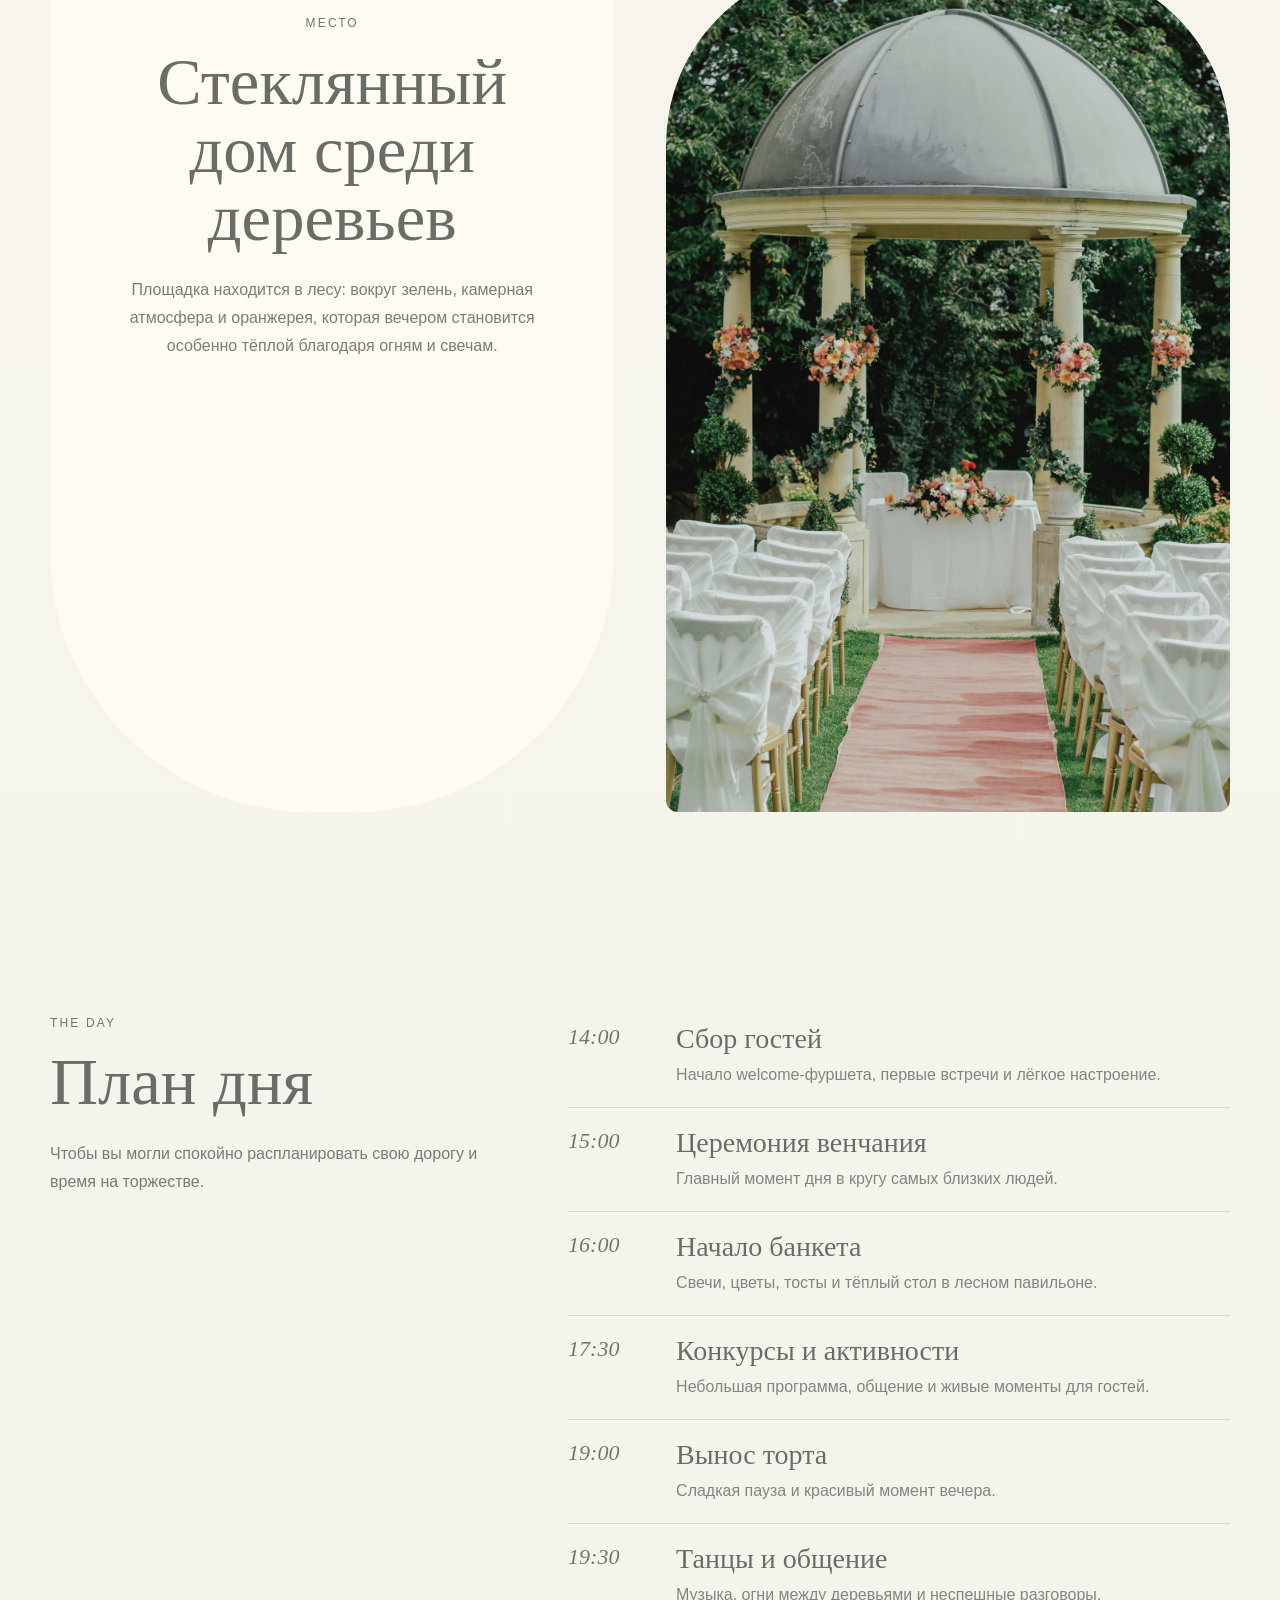
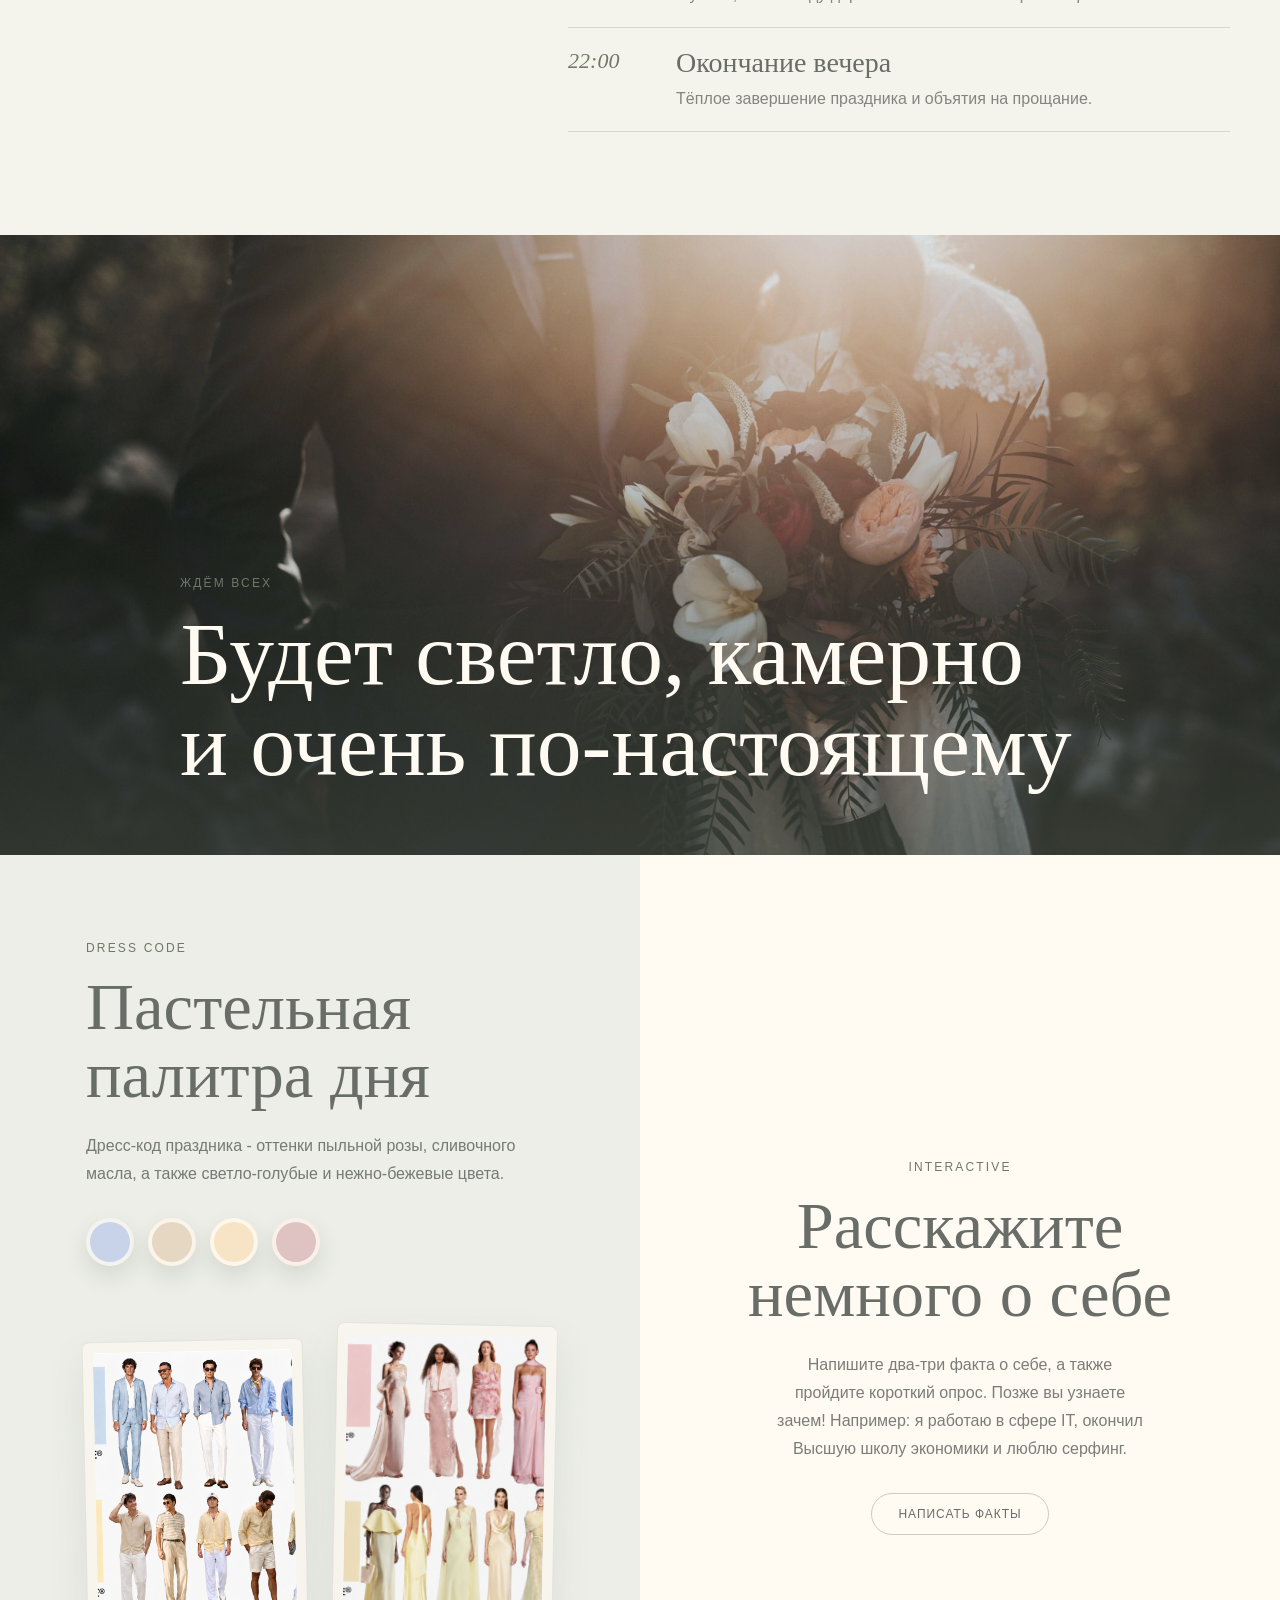
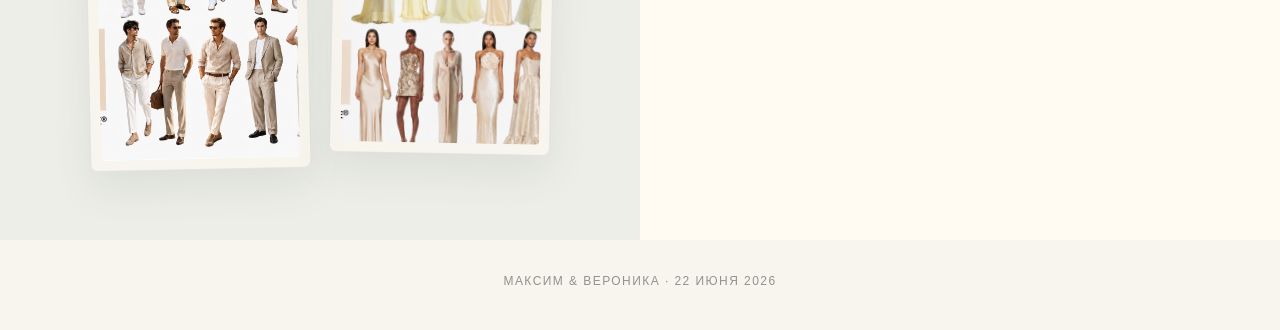
==== commit e36ba8d8: "Add files via upload" ====
--- a/index.html
+++ b/index.html
@@ -66,7 +66,7 @@
 
       <div class="calendar-stack">
         <div class="photo-card">
-          <img src="https://images.unsplash.com/photo-1519225421980-715cb0215aed?auto=format&fit=crop&w=1000&q=82" alt="Пара на свадебной прогулке">
+          <img src="images/photo-1519225421980-715cb0215aed.jpg" alt="Пара на свадебной прогулке">
         </div>
         <div class="date-card">
           <p class="section-kicker">когда?</p>
@@ -90,10 +90,10 @@
 
       <div class="photo-stack">
         <div class="photo-tile">
-          <img src="https://images.unsplash.com/photo-1529634806980-85c3dd6d34ac?auto=format&fit=crop&w=1000&q=82" alt="Свадебный букет и детали">
+          <img src="images/photo-1529634806980-85c3dd6d34ac.jpg" alt="Свадебный букет и детали">
         </div>
         <div class="photo-tile">
-          <img src="https://images.unsplash.com/photo-1523438885200-e635ba2c371e?auto=format&fit=crop&w=1000&q=82" alt="Сервировка свадебного ужина">
+          <img src="images/photo-1523438885200-e635ba2c371e.jpg" alt="Сервировка свадебного ужина">
         </div>
       </div>
     </section>
@@ -159,7 +159,7 @@
     </section>
 
     <section class="wide-photo" aria-label="Атмосфера праздника">
-      <img src="https://images.unsplash.com/photo-1519741497674-611481863552?auto=format&fit=crop&w=1800&q=82" alt="Невеста на природе">
+      <img src="images/photo-1519741497674-611481863552.jpg" alt="Невеста на природе">
       <div class="wide-caption">
         <p class="section-kicker">ждём всех</p>
         <h2>Будет светло, камерно и очень по-настоящему</h2>
@@ -206,44 +206,76 @@
   <script>
     const guests = {
       a7k2m: {
-        title: "Уважаемые,",
-        names: "Елена, Ольга и Ева"
+        title: "Дорогие,",
+        names: "Елена, Сергей, Ольга и Ева"
       },
       b91xp: {
-        title: "Уважаемый,",
+        title: "Дорогой,",
         names: "Денис"
       },
       p38ka: {
-        title: "Уважаемые,",
+        title: "Дорогие,",
         names: "Елена и Олег"
       },
       c6ka8: {
-        title: "Уважаемые,",
-        names: "Александр и Светлана"
+        title: "Дорогие,",
+        names: "Максим и Елизавета"
       },
       f5l9t: {
-        title: "Уважаемые,",
-        names: "Талина, Эвелина и Артем"
+        title: "Дорогие,",
+        names: "Александр и Александра"
       },
       r4as8d: {
-        title: "Уважаемые,",
-        names: "Валерий, Ирина и Владислав"
+        title: "Дорогие,",
+        names: "Максим и Инна"
       },
       r76gh7: {
-        title: "Уважаемые,",
-        names: "Владислав, Елена и Мария"
+        title: "Дорогой,",
+        names: "Виктор"
       },
       qw34ft: {
-        title: "Уважаемые,",
-        names: "Владимир, Маргарита и Иван"
+        title: "Дорогая,",
+        names: "Дарья"
       },
       hg19tr: {
-        title: "Уважаемая,",
-        names: "Нина"
+        title: "Дорогие,",
+        names: "Владимир и Маргарита"
       },
       ut5h55: {
-        title: "Уважаемые,",
-        names: "Сергей и Людмила"
+        title: "Дорогая,",
+        names: "Екатерина"
+      },
+      t8kl4: {
+        title: "Дорогая,",
+        names: "Юлиана"
+      },
+      hu65gj: {
+        title: "Дорогая,",
+        names: "Анастасия"
+      },
+      p99ol9: {
+        title: "Дорогая,",
+        names: "Полина"
+      },
+      tt777hh: {
+        title: "Дорогой,",
+        names: "Тихон"
+      },
+      nkt777zz: {
+        title: "Дорогой,",
+        names: "Никита"
+      },
+      ptjl7w2: {
+        title: "Дорогие,",
+        names: "Петр и Юлия"
+      },
+      mkh09gh: {
+        title: "Дорогой,",
+        names: "Михаил"
+      },
+      srg7sh7: {
+        title: "Дорогой,",
+        names: "Сергей"
       }
     };
 
--- a/style.css
+++ b/style.css
@@ -23,7 +23,7 @@
       color: var(--ink);
       background:
         linear-gradient(rgba(225, 230, 225, .74), rgba(225, 230, 225, .88)),
-        url("https://images.unsplash.com/photo-1523438885200-e635ba2c371e?auto=format&fit=crop&w=1800&q=80") center / cover fixed;
+        url("images/photo-1523438885200-e635ba2c371e.jpg") center / cover fixed;
       font-family: Arial, Helvetica, sans-serif;
       overflow-x: hidden;
     }
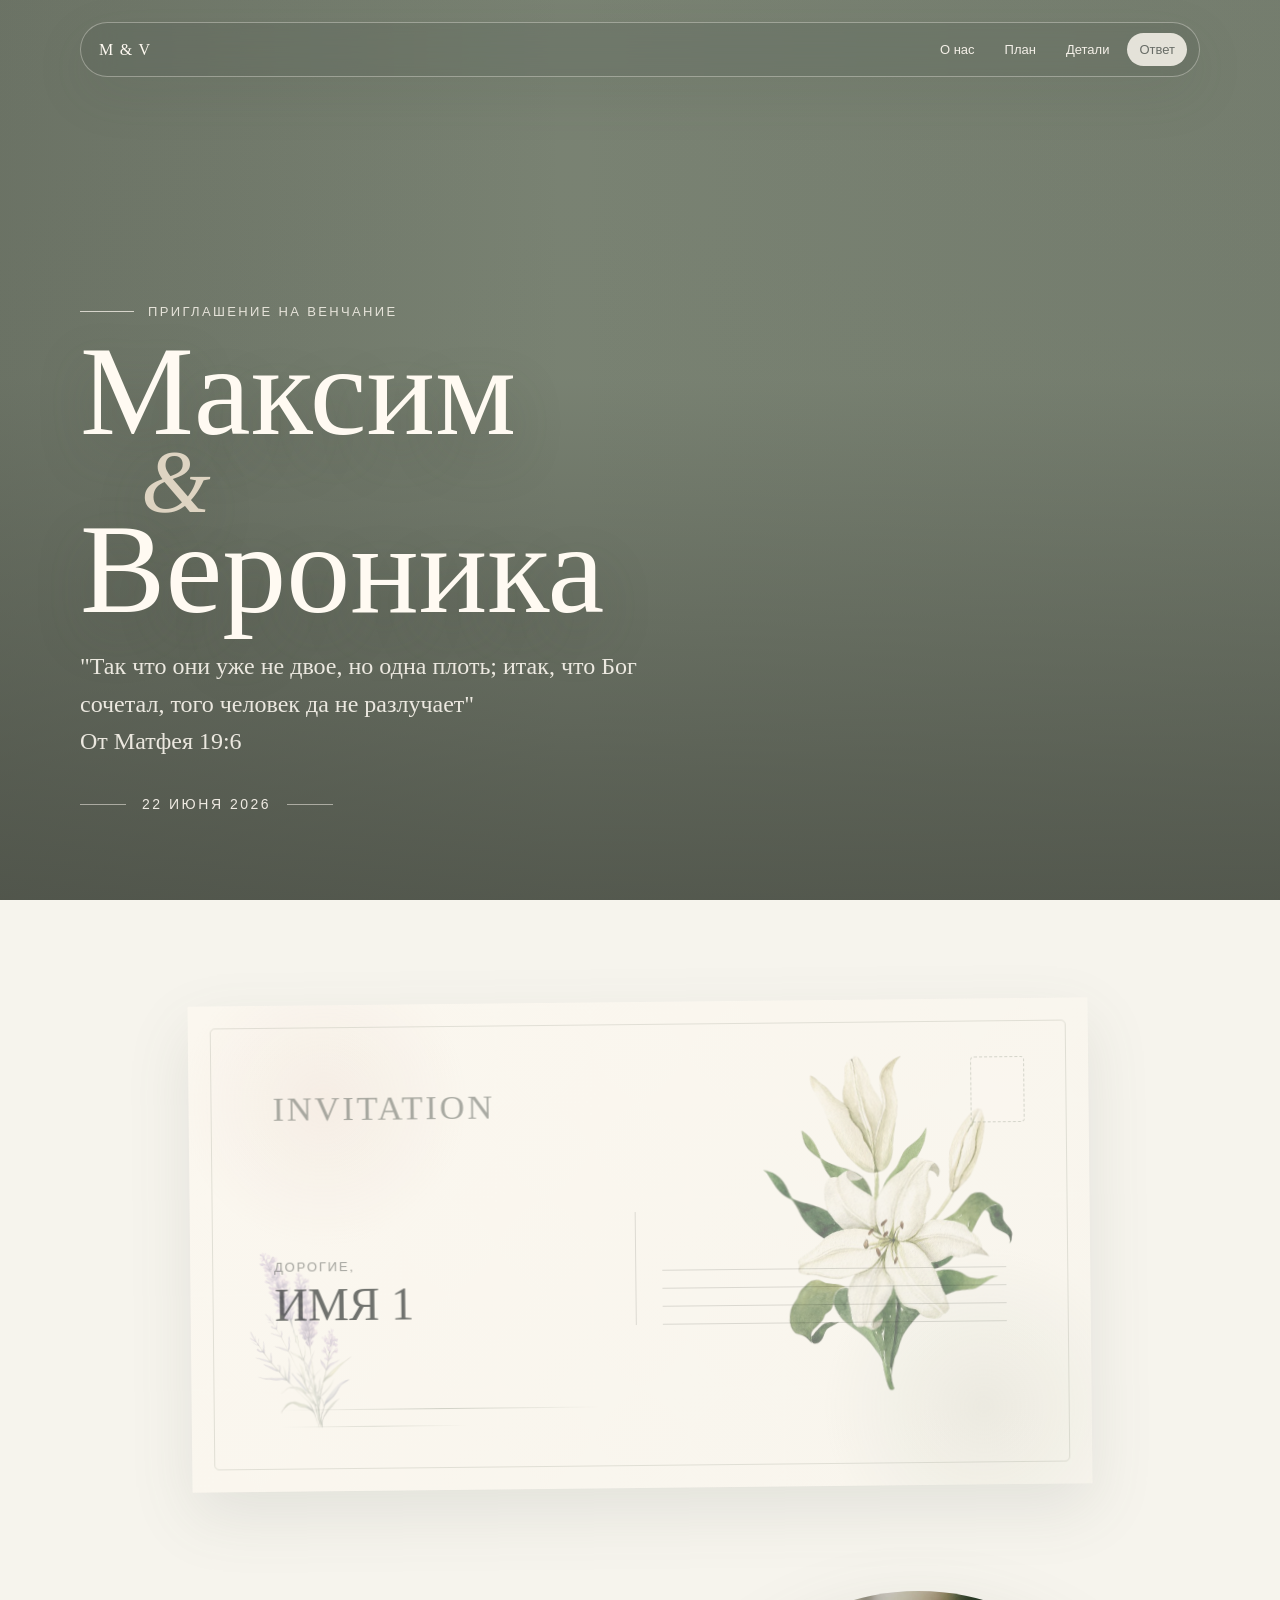
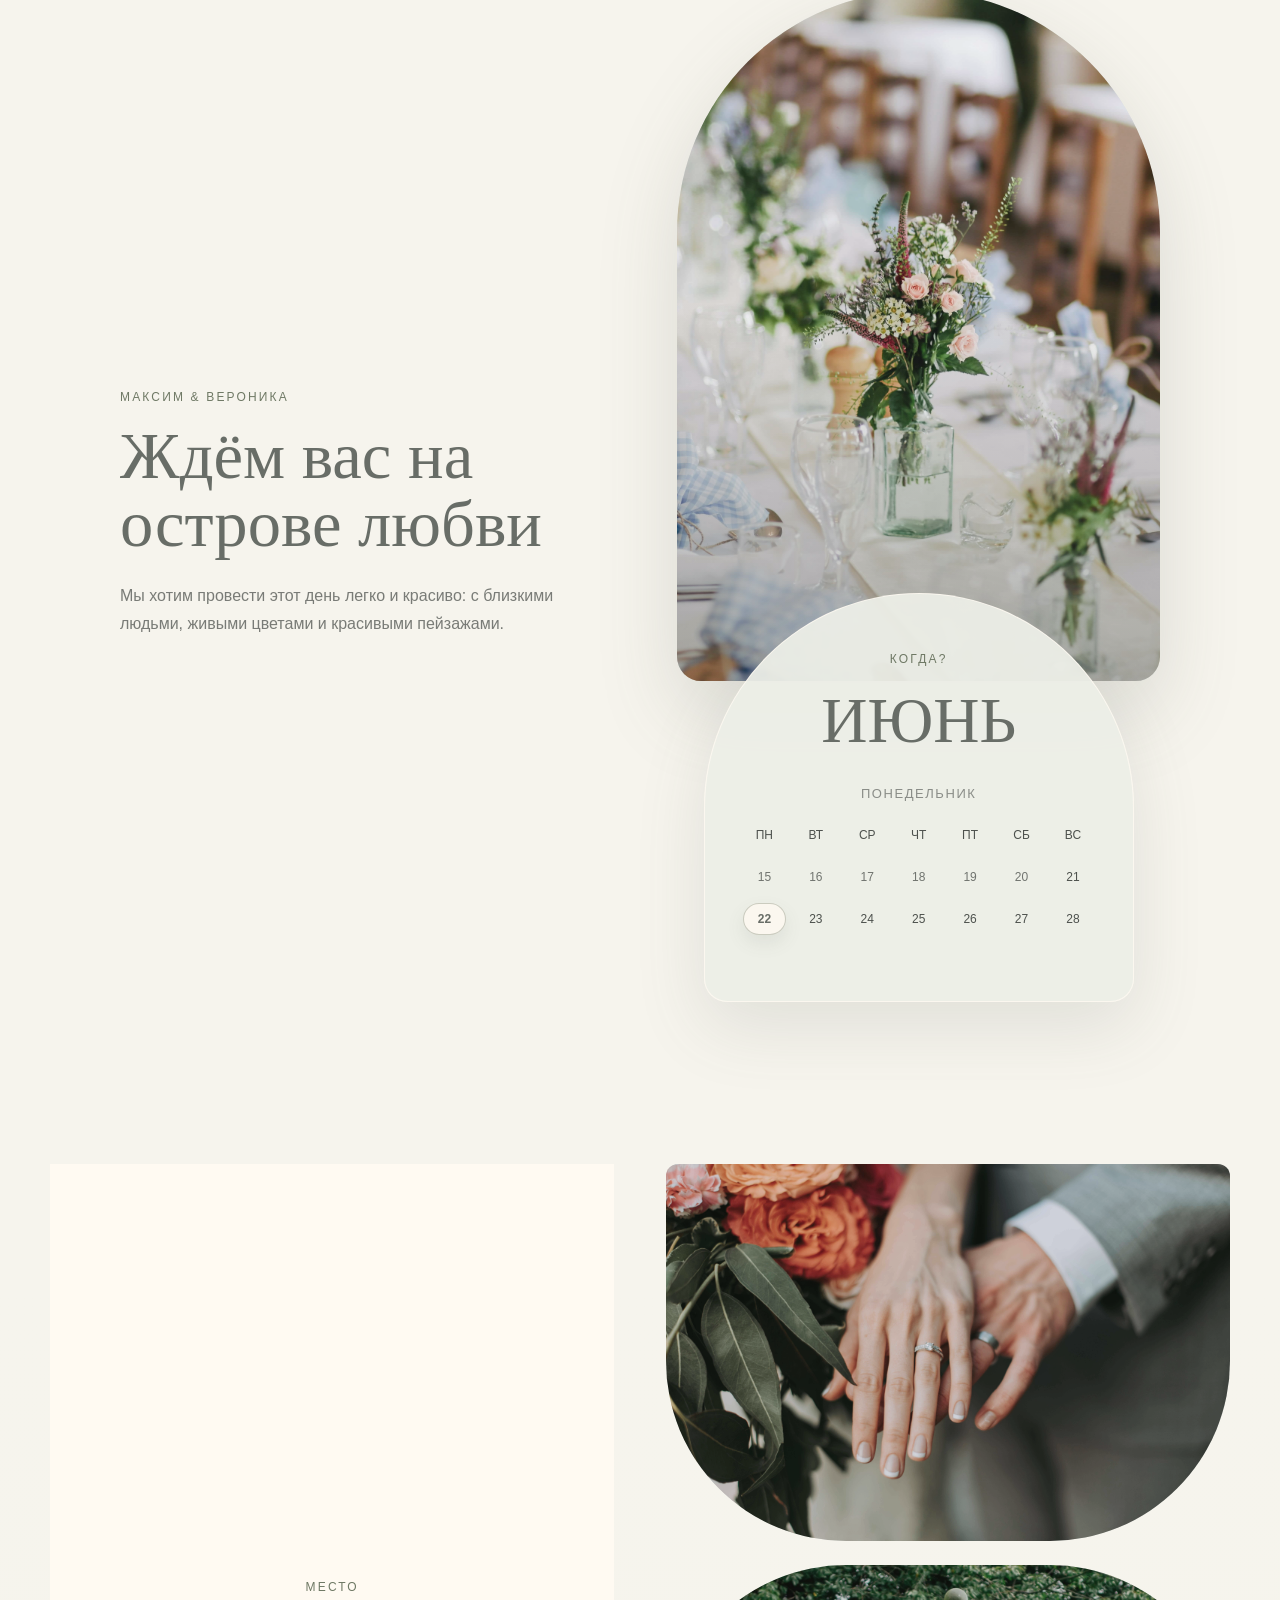
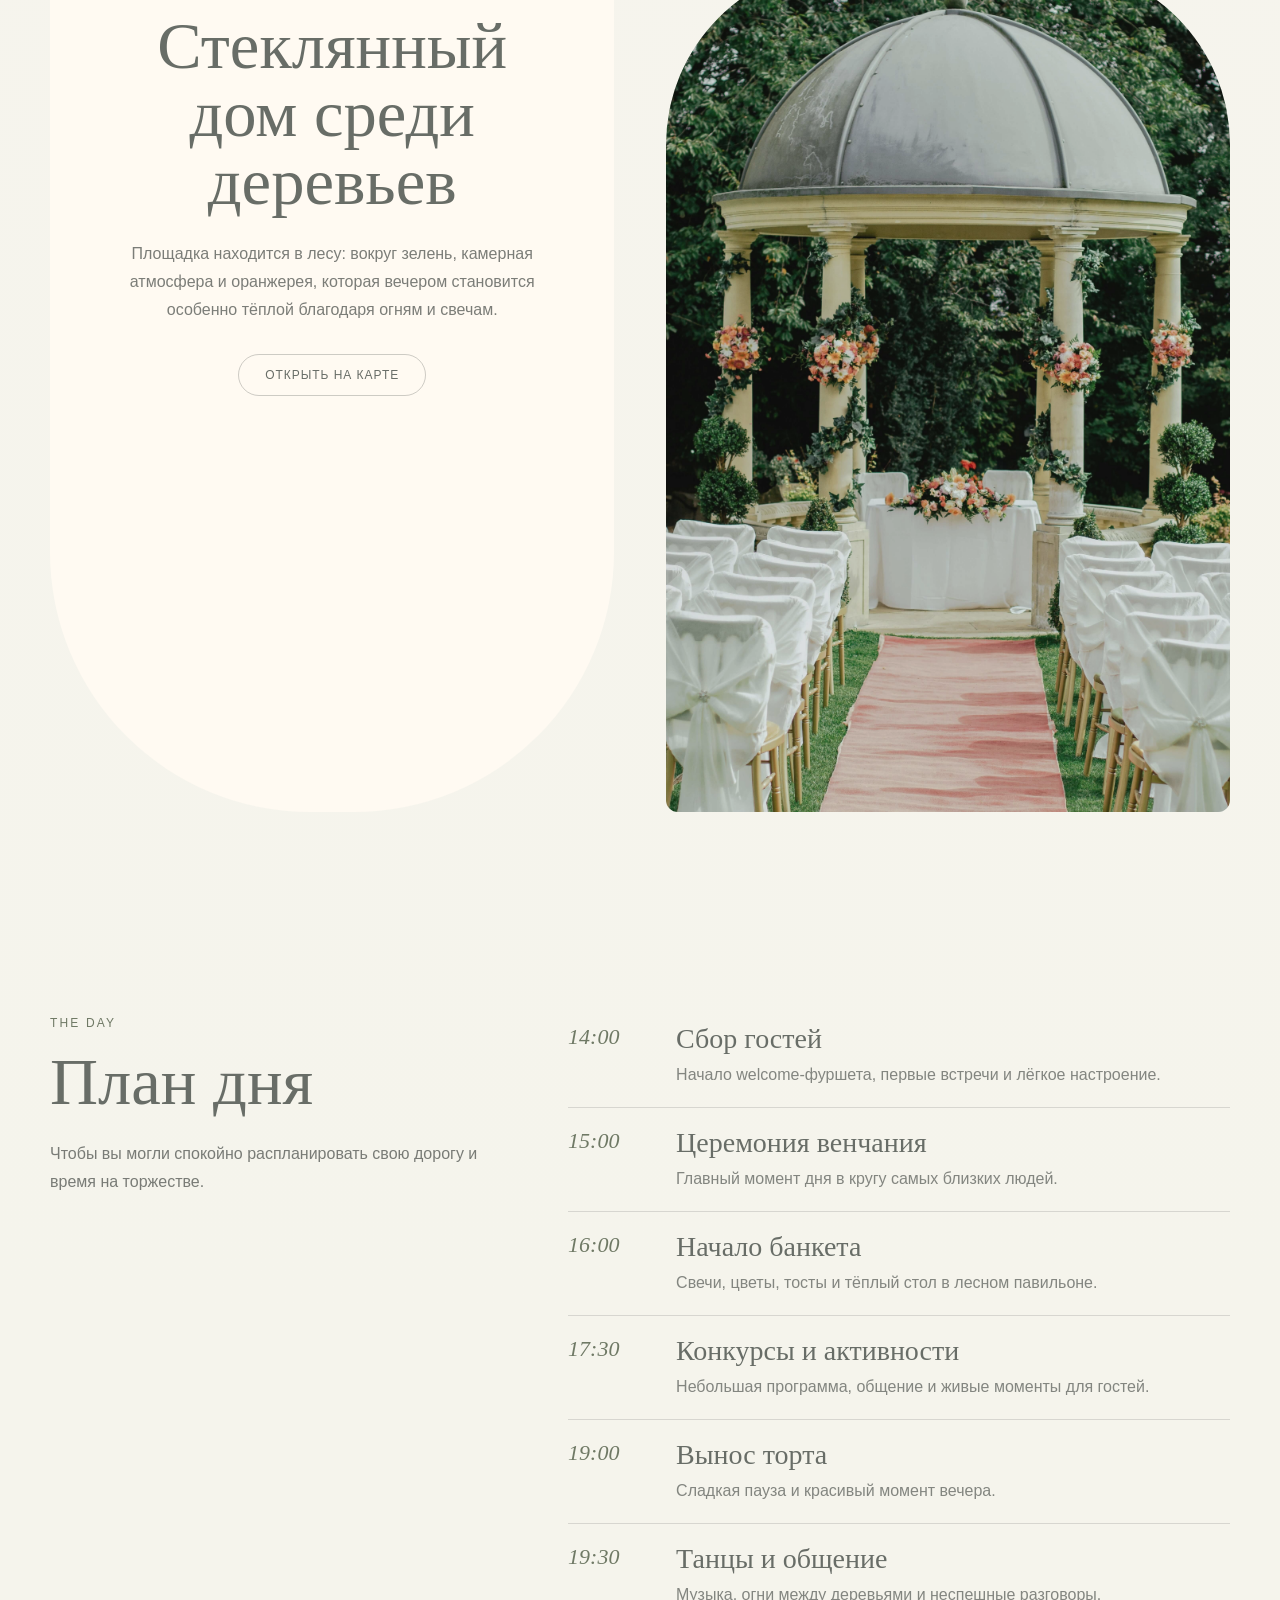
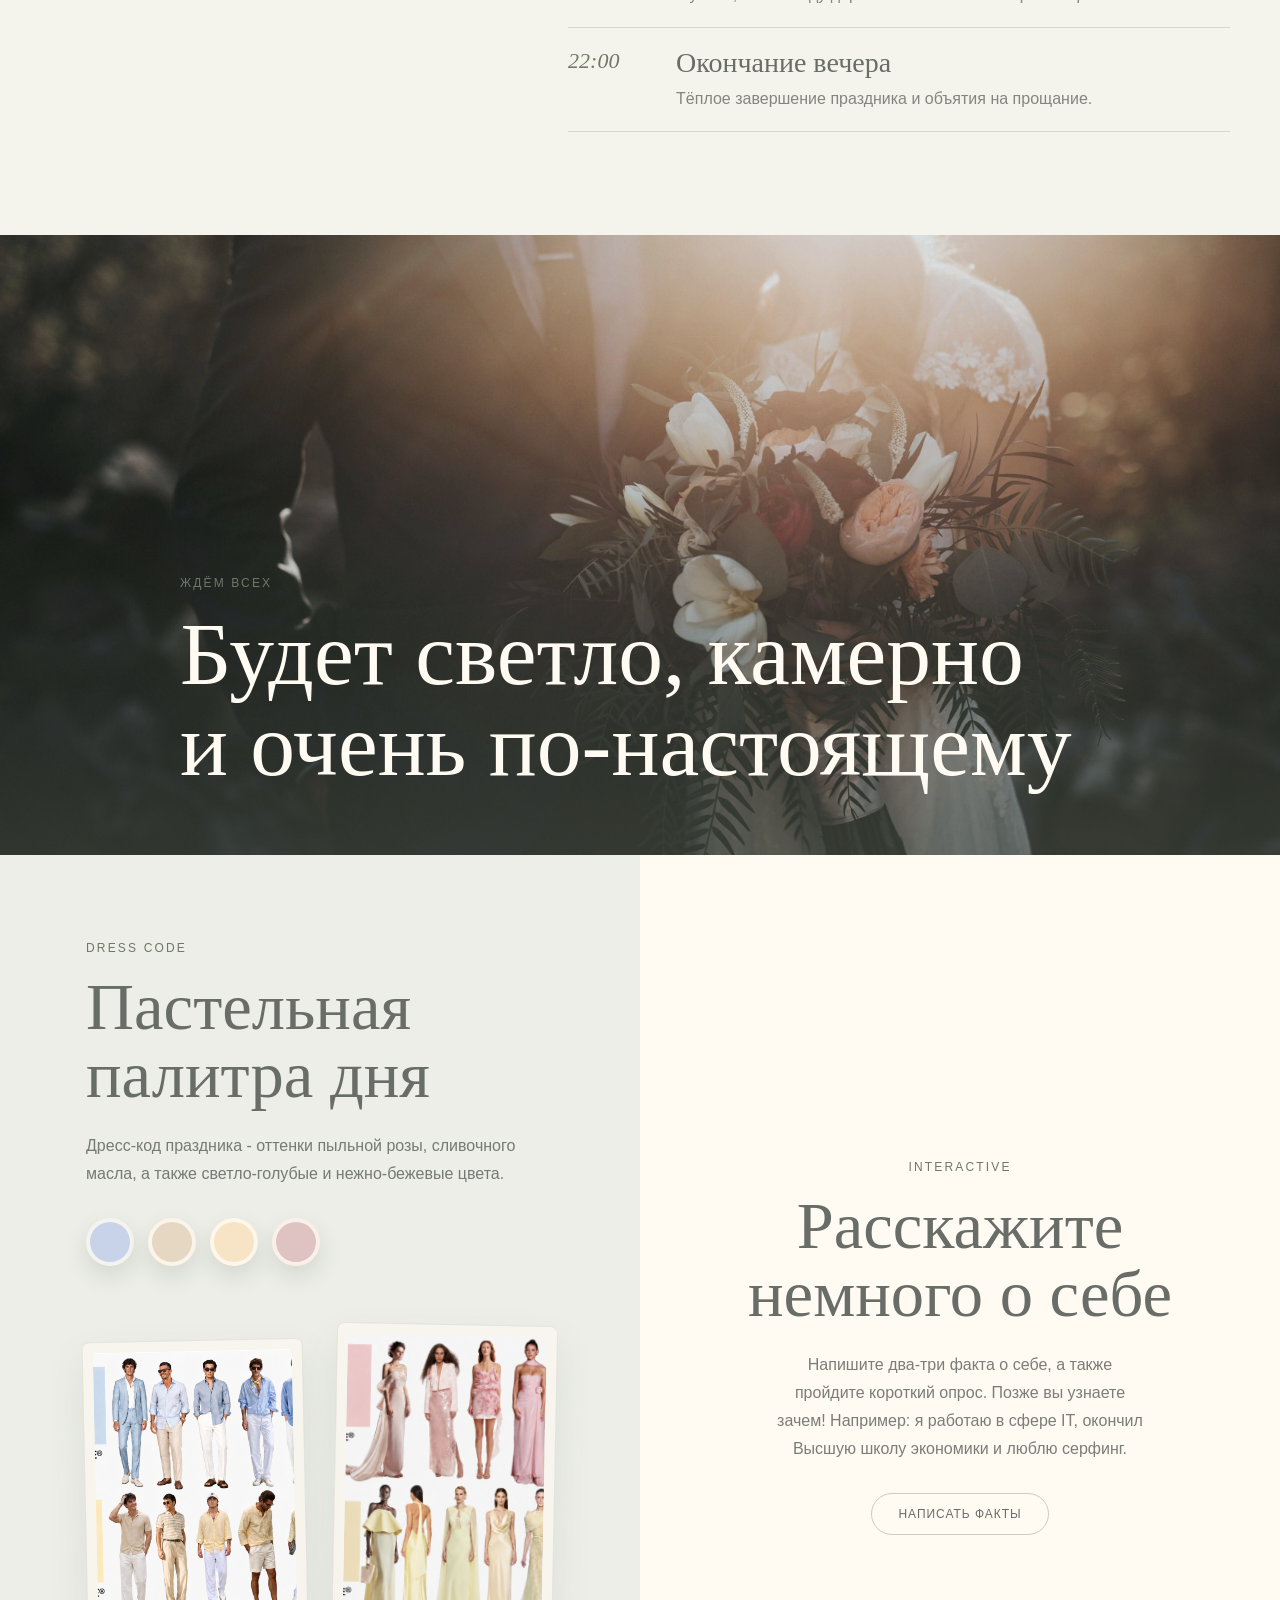
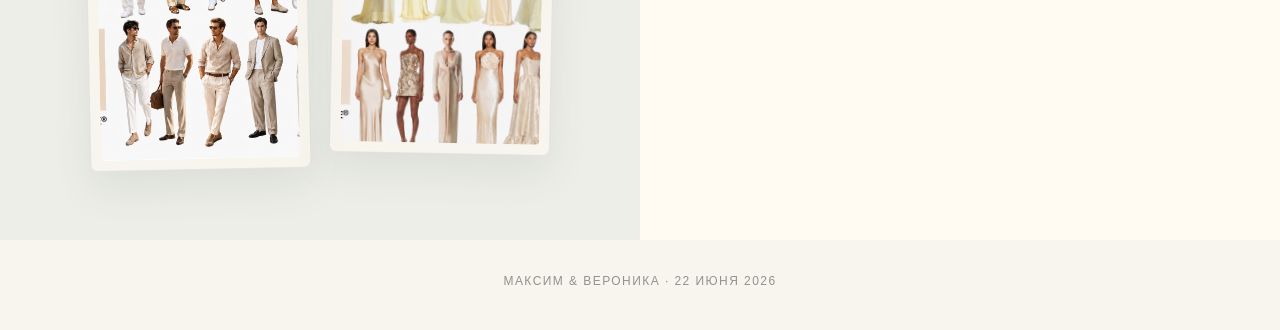
==== commit d3edf899: "Add files via upload" ====
--- a/index.html
+++ b/index.html
@@ -86,6 +86,7 @@
         <p class="section-kicker">место</p>
         <h2>Стеклянный дом среди деревьев</h2>
         <p class="copy">Площадка находится в лесу: вокруг зелень, камерная атмосфера и оранжерея, которая вечером становится особенно тёплой благодаря огням и свечам.</p>
+        <a class="button" href="https://yandex.ru/maps/-/CPdP6IJ7" target="_blank" rel="noopener">Открыть на карте</a>
       </div>
 
       <div class="photo-stack">
--- a/style.css
+++ b/style.css
@@ -1,990 +1,1041 @@
 :root {
-      --mist: #dfe3df;
-      --paper: #f7f5ed;
-      --paper-soft: #eceee7;
-      --sage: #9fa795;
-      --olive: #6f7965;
-      --stone: #686d67;
-      --ink: #4d514d;
-      --white: #fffaf2;
-      --line: rgba(77, 81, 77, .18);
-    }
-
-    * {
-      box-sizing: border-box;
-    }
-
-    html {
-      scroll-behavior: smooth;
-    }
-
-    body {
-      margin: 0;
-      color: var(--ink);
-      background:
-        linear-gradient(rgba(225, 230, 225, .74), rgba(225, 230, 225, .88)),
-        url("images/photo-1523438885200-e635ba2c371e.jpg") center / cover fixed;
-      font-family: Arial, Helvetica, sans-serif;
-      overflow-x: hidden;
-    }
-
-    a {
-      color: inherit;
-      text-decoration: none;
-    }
-
-    .nav {
-      position: fixed;
-      top: 22px;
-      left: 50%;
-      z-index: 20;
-      width: min(1120px, calc(100% - 40px));
-      translate: -50% 0;
-      display: flex;
-      align-items: center;
-      justify-content: space-between;
-      gap: 18px;
-      padding: 10px 12px 10px 18px;
-      border: 1px solid rgba(255, 250, 242, .34);
-      border-radius: 999px;
-      color: var(--white);
-      background: rgba(78, 88, 78, .22);
-      backdrop-filter: blur(16px);
-      box-shadow: 0 18px 52px rgba(72, 79, 70, .1);
-    }
-
-    .brand {
-      font-family: Georgia, serif;
-      font-size: 16px;
-      letter-spacing: .08em;
-      white-space: nowrap;
-    }
-
-    .nav-links {
-      display: flex;
-      align-items: center;
-      gap: 6px;
-      font-size: 13px;
-    }
-
-    .nav-links a {
-      padding: 9px 12px;
-      border-radius: 999px;
-      color: rgba(255, 250, 242, .92);
-      white-space: nowrap;
-    }
-
-    .nav-links a:last-child {
-      color: var(--stone);
-      background: rgba(255, 250, 242, .82);
-    }
-
-    .hero {
-      position: relative;
-      min-height: 100svh;
-      display: grid;
-      align-items: end;
-      overflow: hidden;
-      color: var(--white);
-      background: #7c8575;
-    }
-
-    .video-bg {
-      position: absolute;
-      inset: 0;
-      overflow: hidden;
-      background: #7c8575;
-    }
-
-    .video-bg iframe {
-      position: absolute;
-      top: 50%;
-      left: 50%;
-      width: max(100vw, 177.78svh);
-      height: max(56.25vw, 100svh);
-      border: 0;
-      translate: -50% -50%;
-      pointer-events: none;
-    }
-
-    .hero::after {
-      content: "";
-      position: absolute;
-      inset: 0;
-      background:
-        linear-gradient(to bottom, rgba(80, 88, 78, .06), rgba(80, 88, 78, .08) 42%, rgba(74, 78, 69, .64) 86%, rgba(74, 78, 69, .8)),
-        linear-gradient(90deg, rgba(74, 78, 69, .3), transparent 44%, rgba(74, 78, 69, .1));
-      pointer-events: none;
-    }
-
-    .hero-inner {
-      position: relative;
-      z-index: 1;
-      width: min(1120px, calc(100% - 40px));
-      margin: 0 auto;
-      padding: 120px 0 88px;
-    }
-
-    .eyebrow {
-      display: flex;
-      align-items: center;
-      gap: 14px;
-      margin: 0 0 20px;
-      color: rgba(255, 250, 242, .82);
-      font-size: 13px;
-      letter-spacing: .18em;
-      text-transform: uppercase;
-    }
-
-    .eyebrow::before {
-      content: "";
-      width: 54px;
-      height: 1px;
-      background: rgba(255, 250, 242, .72);
-    }
-
-    h1,
-    h2,
-    h3 {
-      margin: 0;
-      font-family: Georgia, "Times New Roman", serif;
-      font-weight: 400;
-      letter-spacing: 0;
-    }
-
-    h1 {
-      max-width: 760px;
-      font-size: clamp(76px, 10vw, 144px);
-      line-height: .82;
-      text-shadow: 0 20px 54px rgba(70, 74, 66, .32);
-    }
-
-    .amp {
-      display: block;
-      margin-left: .68em;
-      color: #ded4c2;
-      font-size: .7em;
-      font-style: italic;
-    }
-
-    .hero-copy {
-      max-width: 560px;
-      margin: 26px 0 0;
-      color: rgba(255, 250, 242, .88);
-      font-family: Georgia, serif;
-      font-size: clamp(19px, 2vw, 24px);
-      line-height: 1.55;
-    }
-
-    .date-line {
-      display: flex;
-      align-items: center;
-      gap: 16px;
-      width: fit-content;
-      margin-top: 36px;
-      color: rgba(255, 250, 242, .9);
-      font-size: 14px;
-      letter-spacing: .18em;
-      text-transform: uppercase;
-    }
-
-    .date-line::before,
-    .date-line::after {
-      content: "";
-      width: 46px;
-      height: 1px;
-      background: rgba(255, 250, 242, .5);
-    }
-
-    main {
-      background: rgba(247, 245, 237, .94);
-    }
-
-    .editorial {
-      width: min(1180px, calc(100% - 48px));
-      margin: 0 auto;
-      padding: clamp(70px, 8vw, 118px) 0;
-    }
-
-    .intro-grid {
-      position: relative;
-      display: grid;
-      grid-template-columns: minmax(360px, .92fr) minmax(430px, .9fr);
-      gap: clamp(34px, 5vw, 72px);
-      align-items: center;
-      width: min(1040px, calc(100% - 48px));
-      padding-bottom: clamp(44px, 5vw, 76px);
-    }
-
-    .headline {
-      max-width: 520px;
-      justify-self: end;
-    }
-
-    .postcard-section {
-      width: min(1180px, calc(100% - 48px));
-      margin: 0 auto;
-      padding: clamp(64px, 8vw, 112px) 0 0;
-    }
-
-    .postcard {
-      position: relative;
-      z-index: 5;
-      width: min(900px, 100%);
-      min-height: clamp(390px, 38vw, 500px);
-      margin: 0 auto;
-      padding: clamp(56px, 7vw, 84px);
-      overflow: hidden;
-      background:
-        radial-gradient(circle at 15% 20%, rgba(216, 180, 170, .14), transparent 9rem),
-        radial-gradient(circle at 88% 84%, rgba(159, 167, 149, .14), transparent 10rem),
-        linear-gradient(135deg, #fbf7ef, #f8f5ed);
-      box-shadow: 0 24px 60px rgba(92, 98, 89, .12);
-      backdrop-filter: blur(10px);
-      transform: rotate(-.6deg);
-    }
-
-    .postcard::before {
-      content: "";
-      position: absolute;
-      inset: 22px;
-      border: 1px solid rgba(157, 163, 148, .28);
-      border-radius: 5px;
-      pointer-events: none;
-    }
-
-    .postcard::after {
-      content: "";
-      position: absolute;
-      left: clamp(54px, 7vw, 104px);
-      bottom: clamp(34px, 5vw, 68px);
-      width: min(320px, 38%);
-      height: 18px;
-      pointer-events: none;
-      opacity: .78;
-      background:
-        linear-gradient(90deg, transparent, rgba(157, 163, 148, .58), transparent) left top / 100% 1px no-repeat,
-        linear-gradient(90deg, transparent, rgba(157, 163, 148, .38), transparent) left bottom / 58% 1px no-repeat;
-    }
-
-    .postcard-stamp {
-      position: absolute;
-      right: clamp(34px, 5vw, 70px);
-      top: clamp(32px, 5vw, 58px);
-      width: 54px;
-      height: 66px;
-      border: 1px dashed rgba(157, 163, 148, .42);
-      border-radius: 4px;
-      background: rgba(255, 250, 242, .2);
-      z-index: 1;
-    }
-
-    .postcard-title {
-      margin: 0;
-      color: rgba(101, 107, 99, .54);
-      font-family: Georgia, "Times New Roman", serif;
-      font-size: clamp(24px, 2.7vw, 42px);
-      font-weight: 400;
-      line-height: 1.1;
-      letter-spacing: .08em;
-      text-transform: uppercase;
-    }
-
-    .postcard-grid {
-      display: grid;
-      grid-template-columns: .9fr 1fr;
-      gap: 28px;
-      margin-top: clamp(58px, 7vw, 88px);
-    }
-
-    .postcard-name {
-      align-self: end;
-      color: rgba(77, 81, 77, .7);
-      font-family: Georgia, "Times New Roman", serif;
-      font-size: clamp(26px, 3vw, 38px);
-      line-height: 1.08;
-    }
-
-    .postcard-label {
-      display: block;
-      margin-bottom: 8px;
-      color: rgba(77, 81, 77, .5);
-      font-family: Arial, Helvetica, sans-serif;
-      font-size: 13px;
-      letter-spacing: .14em;
-      text-transform: uppercase;
-    }
-
-    .guest-name {
-      display: block;
-      color: rgba(77, 81, 77, .8);
-      font-size: clamp(32px, 3.6vw, 48px);
-      font-weight: 500;
-      line-height: 1;
-      text-wrap: balance;
-    }
-
-    .postcard-lines {
-      display: grid;
-      gap: 17px;
-      align-self: end;
-      padding-top: 58px;
-      border-left: 1px solid rgba(107, 111, 101, .2);
-      padding-left: 26px;
-    }
-
-    .postcard-lines i {
-      display: block;
-      height: 1px;
-      background: rgba(107, 111, 101, .22);
-    }
-
-    .postcard-floral {
-      position: absolute;
-      height: auto;
-      object-fit: contain;
-      pointer-events: none;
-      mix-blend-mode: multiply;
-    }
-
-    .postcard-floral.lily {
-      right: clamp(24px, 4vw, 62px);
-      bottom: clamp(12px, 3vw, 34px);
-      width: clamp(190px, 24vw, 330px);
-      opacity: .54;
-      transform: rotate(7deg);
-    }
-
-    .postcard-floral.lavender {
-      left: clamp(26px, 4vw, 54px);
-      bottom: clamp(26px, 4vw, 58px);
-      width: clamp(72px, 9vw, 128px);
-      opacity: .22;
-      filter: saturate(.85) brightness(1.08);
-      transform: rotate(-8deg);
-    }
-
-    .section-kicker {
-      margin: 0 0 18px;
-      color: var(--olive);
-      font-size: 12px;
-      letter-spacing: .18em;
-      text-transform: uppercase;
-    }
-
-    h2 {
-      color: var(--stone);
-      font-size: clamp(44px, 5.2vw, 76px);
-      line-height: 1.02;
-      text-wrap: balance;
-    }
-
-    .copy {
-      max-width: 560px;
-      margin: 24px 0 0;
-      color: rgba(77, 81, 77, .74);
-      font-size: 16px;
-      line-height: 1.75;
-    }
-
-    .photo-card {
-      position: relative;
-      overflow: hidden;
-      height: clamp(520px, 58vw, 690px);
-      min-height: 0;
-      border-radius: 280px 280px 28px 28px;
-      background: var(--mist);
-      box-shadow: 0 30px 80px rgba(92, 98, 89, .18);
-    }
-
-    .calendar-stack {
-      position: relative;
-      width: min(520px, 100%);
-      padding-bottom: 34px;
-    }
-
-    .photo-card img,
-    .photo-tile img,
-    .wide-photo img {
-      display: block;
-      width: 100%;
-      height: 100%;
-      object-fit: cover;
-      filter: saturate(.82) contrast(.92);
-    }
-
-    .photo-card::after {
-      content: "";
-      position: absolute;
-      inset: 0;
-      background: linear-gradient(to top, rgba(74, 78, 69, .32), transparent 55%);
-      pointer-events: none;
-    }
-
-    .date-card {
-      width: min(430px, calc(100% - 44px));
-      margin: -88px auto 0;
-      position: relative;
-      z-index: 2;
-      padding: 58px 38px 66px;
-      border: 1px solid rgba(255, 250, 242, .78);
-      border-radius: 220px 220px 24px 24px;
-      background: rgba(236, 238, 231, .94);
-      text-align: center;
-      box-shadow: 0 24px 70px rgba(92, 98, 89, .14);
-    }
-
-    .date-card h3 {
-      color: var(--stone);
-      font-size: clamp(36px, 5vw, 64px);
-      text-transform: uppercase;
-    }
-
-    .calendar {
-      margin-top: 28px;
-      color: rgba(77, 81, 77, .62);
-      font-size: 13px;
-      letter-spacing: .12em;
-      text-transform: uppercase;
-    }
-
-    .days {
-      display: grid;
-      grid-template-columns: repeat(7, 1fr);
-      gap: 10px 8px;
-      margin-top: 18px;
-      font-size: 12px;
-      letter-spacing: 0;
-    }
-
-    .days span {
-      display: grid;
-      place-items: center;
-      min-height: 32px;
-      border-radius: 999px;
-    }
-
-    .days .muted-day {
-      color: rgba(77, 81, 77, .78);
-      font-weight: 400;
-      font-size: 12px;
-    }
-
-    .days .active {
-      border: 1px solid rgba(111, 121, 101, .34);
-      background: rgba(255, 250, 242, .74);
-      box-shadow: 0 8px 18px rgba(92, 98, 89, .1);
-      color: var(--stone);
-      font-weight: 600;
-    }
-
-    .story {
-      display: grid;
-      grid-template-columns: 1fr 1fr;
-      gap: clamp(24px, 4vw, 56px);
-      align-items: stretch;
-      padding-top: clamp(34px, 5vw, 74px);
-    }
-
-    .soft-panel {
-      display: grid;
-      align-content: center;
-      min-height: 560px;
-      padding: clamp(34px, 5vw, 72px);
-      border-radius: 0 0 260px 260px;
-      background: var(--white);
-      text-align: center;
-    }
-
-    .soft-panel p {
-      margin-inline: auto;
-    }
-
-    .photo-stack {
-      display: grid;
-      gap: 24px;
-      align-content: center;
-    }
-
-    .photo-tile {
-      min-height: 330px;
-      overflow: hidden;
-      border-radius: 12px 12px 180px 180px;
-      background: var(--mist);
-    }
-
-    .photo-tile:nth-child(2) {
-      border-radius: 180px 180px 12px 12px;
-    }
-
-    .program {
-      display: grid;
-      grid-template-columns: minmax(280px, .8fr) 1.2fr;
-      gap: clamp(30px, 6vw, 86px);
-      align-items: start;
-    }
-
-    .timeline {
-      display: grid;
-      gap: 20px;
-      padding-top: 8px;
-    }
-
-    .event {
-      display: grid;
-      grid-template-columns: 86px 1fr;
-      gap: 22px;
-      padding-bottom: 20px;
-      border-bottom: 1px solid var(--line);
-    }
-
-    .event time {
-      color: var(--olive);
-      font-family: Georgia, serif;
-      font-size: 22px;
-      font-style: italic;
-    }
-
-    .event h3 {
-      color: var(--stone);
-      font-size: 28px;
-      line-height: 1.05;
-    }
-
-    .event p {
-      margin: 8px 0 0;
-      color: rgba(77, 81, 77, .68);
-      line-height: 1.6;
-    }
-
-    .wide-photo {
-      position: relative;
-      min-height: 620px;
-      overflow: hidden;
-      color: var(--white);
-      background: var(--mist);
-    }
-
-    .wide-photo img {
-      position: absolute;
-      inset: 0;
-    }
-
-    .wide-photo::after {
-      content: "";
-      position: absolute;
-      inset: 0;
-      background: linear-gradient(to top, rgba(83, 89, 78, .48), transparent 58%);
-    }
-
-    .wide-caption {
-      position: absolute;
-      left: 50%;
-      bottom: 64px;
-      z-index: 1;
-      width: min(920px, calc(100% - 48px));
-      translate: -50% 0;
-      color: var(--white);
-    }
-
-    .wide-caption h2 {
-      color: var(--white);
-      font-size: clamp(44px, 7vw, 96px);
-    }
-
-    .dress-rsvp {
-      display: grid;
-      grid-template-columns: 1fr 1fr;
-      gap: 0;
-      background: var(--paper);
-    }
-
-    .dress,
-    .rsvp {
-      min-height: 560px;
-      padding: clamp(42px, 7vw, 86px);
-    }
-
-    .dress {
-      background: var(--paper-soft);
-    }
-
-    .dress .copy {
-      max-width: 620px;
-    }
-
-    .swatches {
-      display: flex;
-      flex-wrap: wrap;
-      gap: 14px;
-      margin-top: 30px;
-    }
-
-    .swatch {
-      width: 48px;
-      height: 48px;
-      border-radius: 50%;
-      border: 4px solid rgba(255, 250, 242, .82);
-      box-shadow: 0 10px 22px rgba(92, 98, 89, .16);
-    }
-
-    .dress-gallery {
-      display: grid;
-      grid-template-columns: minmax(0, 1fr) minmax(0, 1fr);
-      align-items: start;
-      gap: clamp(16px, 2vw, 26px);
-      max-width: 620px;
-      margin-top: clamp(34px, 5vw, 58px);
-    }
-
-    .dress-look {
-      position: relative;
-      overflow: hidden;
-      margin: 0;
-      padding: 10px;
-      min-height: 0;
-      border: 1px solid rgba(77, 81, 77, .1);
-      border-radius: 7px;
-      background: rgba(255, 250, 242, .56);
-      box-shadow: 0 18px 38px rgba(92, 98, 89, .1);
-      cursor: zoom-in;
-      transition: transform .3s ease, box-shadow .3s ease;
-    }
-
-    .dress-look:focus-visible {
-      outline: 2px solid rgba(104, 109, 103, .42);
-      outline-offset: 5px;
-    }
-
-    .dress-look img {
-      width: 100%;
-      height: 100%;
-      object-fit: cover;
-      border-radius: 4px;
-      filter: saturate(.86) contrast(.96) brightness(1.04);
-    }
-
-    .dress-look:first-child {
-      height: clamp(300px, 34vw, 430px);
-      transform: translateY(16px) rotate(-1.2deg);
-    }
-
-    .dress-look:first-child:hover {
-      transform: translateY(10px) rotate(-1.2deg);
-      box-shadow: 0 22px 44px rgba(92, 98, 89, .16);
-    }
-
-    .dress-look:last-child {
-      height: clamp(300px, 34vw, 430px);
-      transform: rotate(1.1deg);
-    }
-
-    .dress-look:last-child:hover {
-      transform: translateY(-6px) rotate(1.1deg);
-      box-shadow: 0 22px 44px rgba(92, 98, 89, .16);
-    }
-
-    .rsvp {
-      display: grid;
-      align-content: center;
-      background: var(--white);
-      text-align: center;
-    }
-
-    .rsvp .copy {
-      max-width: 620px;
-      margin-inline: auto;
-      text-align: center;
-      text-wrap: balance;
-    }
-
-    .button {
-      display: inline-flex;
-      align-items: center;
-      justify-content: center;
-      width: fit-content;
-      margin: 30px auto 0;
-      padding: 13px 26px;
-      border: 1px solid rgba(77, 81, 77, .28);
-      border-radius: 999px;
-      color: var(--stone);
-      background: transparent;
-      font-size: 12px;
-      letter-spacing: .08em;
-      text-transform: uppercase;
-    }
-
-    body.modal-open {
-      overflow: hidden;
-    }
-
-    .image-modal {
-      position: fixed;
-      inset: 0;
-      z-index: 80;
-      display: grid;
-      place-items: center;
-      padding: clamp(22px, 4vw, 54px);
-      background: rgba(38, 43, 38, .74);
-      opacity: 0;
-      pointer-events: none;
-      transition: opacity .24s ease;
-    }
-
-    .image-modal.is-open {
-      opacity: 1;
-      pointer-events: auto;
-    }
-
-    .modal-image {
-      display: block;
-      max-width: min(96vw, 1180px);
-      max-height: 86vh;
-      object-fit: contain;
-      border: 10px solid rgba(255, 250, 242, .92);
-      border-radius: 8px;
-      background: var(--white);
-      box-shadow: 0 30px 90px rgba(0, 0, 0, .32);
-    }
-
-    .modal-close {
-      position: fixed;
-      top: clamp(16px, 3vw, 30px);
-      right: clamp(16px, 3vw, 34px);
-      z-index: 81;
-      display: grid;
-      place-items: center;
-      width: 46px;
-      height: 46px;
-      border: 1px solid rgba(255, 250, 242, .72);
-      border-radius: 50%;
-      color: var(--white);
-      background: rgba(77, 81, 77, .46);
-      font-size: 32px;
-      line-height: 1;
-      cursor: pointer;
-      backdrop-filter: blur(12px);
-    }
-
-    footer {
-      padding: 34px 18px 42px;
-      color: rgba(77, 81, 77, .6);
-      background: var(--paper);
-      text-align: center;
-      font-size: 12px;
-      letter-spacing: .12em;
-      text-transform: uppercase;
-    }
-
-    @media (max-width: 900px) {
-      .intro-grid,
-      .story,
-      .program,
-      .dress-rsvp {
-        grid-template-columns: 1fr;
-      }
-
-      .editorial {
-        width: min(680px, calc(100% - 32px));
-      }
-
-      .intro-grid {
-        gap: 48px;
-      }
-
-      .headline {
-        justify-self: stretch;
-        max-width: none;
-      }
-
-      .calendar-stack {
-        width: min(560px, 100%);
-        justify-self: center;
-      }
-
-      .photo-card {
-        min-height: 540px;
-      }
-
-      .soft-panel {
-        min-height: 430px;
-      }
-    }
-
-    @media (max-width: 560px) {
-      .nav {
-        top: 12px;
-        width: calc(100% - 22px);
-        padding: 8px 9px 8px 14px;
-      }
-
-      .brand {
-        font-size: 13px;
-      }
-
-      .nav-links {
-        gap: 1px;
-        font-size: 11px;
-      }
-
-      .nav-links a {
-        padding: 8px 6px;
-      }
-
-      .hero-inner {
-        width: calc(100% - 32px);
-        padding-bottom: 70px;
-      }
-
-      h1 {
-        font-size: clamp(58px, 18vw, 88px);
-      }
-
-      .hero-copy {
-        font-size: 18px;
-      }
-
-      .date-line {
-        width: 100%;
-        justify-content: center;
-        font-size: 12px;
-      }
-
-      .editorial {
-        width: calc(100% - 28px);
-        padding: 64px 0;
-      }
-
-      .intro-grid {
-        width: calc(100% - 28px);
-        gap: 36px;
-        padding-bottom: 36px;
-      }
-
-      .headline .copy {
-        max-width: none;
-      }
-
-      .postcard-section {
-        width: calc(100% - 28px);
-        padding-top: 64px;
-      }
-
-      .photo-card {
-        height: min(520px, 118vw);
-        min-height: 0;
-      }
-
-      .calendar-stack {
-        width: 100%;
-        padding-bottom: 0;
-      }
-
-      .postcard {
-        width: min(420px, 100%);
-        min-height: 310px;
-        transform: rotate(-.6deg);
-      }
-
-      .postcard-grid {
-        gap: 18px;
-        margin-top: 46px;
-      }
-
-      .postcard-title {
-        font-size: 24px;
-      }
-
-      .postcard-name {
-        font-size: 22px;
-      }
-
-      .guest-name {
-        font-size: clamp(30px, 8.5vw, 42px);
-      }
-
-      .postcard-floral.lily {
-        width: 190px;
-        right: 8px;
-        bottom: 4px;
-      }
-
-      .postcard-floral.lavender {
-        width: 76px;
-        left: 22px;
-        bottom: 24px;
-        opacity: .18;
-      }
-
-      .date-card {
-        width: calc(100% - 32px);
-        margin-top: -74px;
-        padding: 52px 24px 58px;
-      }
-
-      .photo-tile {
-        min-height: 430px;
-      }
-
-      .event {
-        grid-template-columns: 64px 1fr;
-        gap: 14px;
-      }
-
-      .event h3 {
-        font-size: 24px;
-      }
-
-      .wide-photo {
-        display: grid;
-        min-height: 0;
-        overflow: visible;
-        color: var(--stone);
-        background: var(--paper);
-      }
-
-      .wide-photo img {
-        position: relative;
-        aspect-ratio: 4 / 3;
-        height: auto;
-        object-position: center 42%;
-      }
-
-      .wide-photo::after {
-        display: none;
-      }
-
-      .wide-caption {
-        position: relative;
-        left: auto;
-        bottom: auto;
-        width: 100%;
-        translate: none;
-        padding: 48px 28px 58px;
-        color: var(--stone);
-        background:
-          linear-gradient(to bottom, rgba(236, 238, 231, .95), var(--paper));
-      }
-
-      .wide-caption h2 {
-        color: var(--stone);
-        font-size: clamp(38px, 12vw, 56px);
-      }
-
-      .dress,
-      .rsvp {
-        min-height: auto;
-        padding: 62px 24px;
-      }
-
-      .dress-gallery {
-        grid-template-columns: 1fr 1fr;
-        max-width: 560px;
-      }
-
-      .dress-look:first-child,
-      .dress-look:last-child {
-        height: clamp(220px, 58vw, 330px);
-        transform: none;
-      }
-    }
+  --mist: #dfe3df;
+  --paper: #f7f5ed;
+  --paper-soft: #eceee7;
+  --sage: #9fa795;
+  --olive: #6f7965;
+  --stone: #686d67;
+  --ink: #4d514d;
+  --white: #fffaf2;
+  --line: rgba(77, 81, 77, 0.18);
+}
+
+* {
+  box-sizing: border-box;
+}
+
+html {
+  scroll-behavior: smooth;
+}
+
+body {
+  margin: 0;
+  color: var(--ink);
+  background:
+    linear-gradient(rgba(225, 230, 225, 0.74), rgba(225, 230, 225, 0.88)),
+    url("images/photo-1523438885200-e635ba2c371e.jpg") center / cover fixed;
+  font-family: Arial, Helvetica, sans-serif;
+  overflow-x: hidden;
+}
+
+a {
+  color: inherit;
+  text-decoration: none;
+}
+
+.nav {
+  position: fixed;
+  top: 22px;
+  left: 50%;
+  z-index: 20;
+  width: min(1120px, calc(100% - 40px));
+  translate: -50% 0;
+  display: flex;
+  align-items: center;
+  justify-content: space-between;
+  gap: 18px;
+  padding: 10px 12px 10px 18px;
+  border: 1px solid rgba(255, 250, 242, 0.34);
+  border-radius: 999px;
+  color: var(--white);
+  background: rgba(78, 88, 78, 0.22);
+  backdrop-filter: blur(16px);
+  box-shadow: 0 18px 52px rgba(72, 79, 70, 0.1);
+}
+
+.brand {
+  font-family: Georgia, serif;
+  font-size: 16px;
+  letter-spacing: 0.08em;
+  white-space: nowrap;
+}
+
+.nav-links {
+  display: flex;
+  align-items: center;
+  gap: 6px;
+  font-size: 13px;
+}
+
+.nav-links a {
+  padding: 9px 12px;
+  border-radius: 999px;
+  color: rgba(255, 250, 242, 0.92);
+  white-space: nowrap;
+}
+
+.nav-links a:last-child {
+  color: var(--stone);
+  background: rgba(255, 250, 242, 0.82);
+}
+
+.hero {
+  position: relative;
+  min-height: 100svh;
+  display: grid;
+  align-items: end;
+  overflow: hidden;
+  color: var(--white);
+  background: #7c8575;
+}
+
+.video-bg {
+  position: absolute;
+  inset: 0;
+  overflow: hidden;
+  background: #7c8575;
+}
+
+.video-bg iframe {
+  position: absolute;
+  top: 50%;
+  left: 50%;
+  width: max(100vw, 177.78svh);
+  height: max(56.25vw, 100svh);
+  border: 0;
+  translate: -50% -50%;
+  pointer-events: none;
+}
+
+.hero::after {
+  content: "";
+  position: absolute;
+  inset: 0;
+  background:
+    linear-gradient(
+      to bottom,
+      rgba(80, 88, 78, 0.06),
+      rgba(80, 88, 78, 0.08) 42%,
+      rgba(74, 78, 69, 0.64) 86%,
+      rgba(74, 78, 69, 0.8)
+    ),
+    linear-gradient(
+      90deg,
+      rgba(74, 78, 69, 0.3),
+      transparent 44%,
+      rgba(74, 78, 69, 0.1)
+    );
+  pointer-events: none;
+}
+
+.hero-inner {
+  position: relative;
+  z-index: 1;
+  width: min(1120px, calc(100% - 40px));
+  margin: 0 auto;
+  padding: 120px 0 88px;
+}
+
+.eyebrow {
+  display: flex;
+  align-items: center;
+  gap: 14px;
+  margin: 0 0 20px;
+  color: rgba(255, 250, 242, 0.82);
+  font-size: 13px;
+  letter-spacing: 0.18em;
+  text-transform: uppercase;
+}
+
+.eyebrow::before {
+  content: "";
+  width: 54px;
+  height: 1px;
+  background: rgba(255, 250, 242, 0.72);
+}
+
+h1,
+h2,
+h3 {
+  margin: 0;
+  font-family: Georgia, "Times New Roman", serif;
+  font-weight: 400;
+  letter-spacing: 0;
+}
+
+h1 {
+  max-width: 760px;
+  font-size: clamp(76px, 10vw, 144px);
+  line-height: 0.82;
+  text-shadow: 0 20px 54px rgba(70, 74, 66, 0.32);
+}
+
+.amp {
+  display: block;
+  margin-left: 0.68em;
+  color: #ded4c2;
+  font-size: 0.7em;
+  font-style: italic;
+}
+
+.hero-copy {
+  max-width: 560px;
+  margin: 26px 0 0;
+  color: rgba(255, 250, 242, 0.88);
+  font-family: Georgia, serif;
+  font-size: clamp(19px, 2vw, 24px);
+  line-height: 1.55;
+}
+
+.date-line {
+  display: flex;
+  align-items: center;
+  gap: 16px;
+  width: fit-content;
+  margin-top: 36px;
+  color: rgba(255, 250, 242, 0.9);
+  font-size: 14px;
+  letter-spacing: 0.18em;
+  text-transform: uppercase;
+}
+
+.date-line::before,
+.date-line::after {
+  content: "";
+  width: 46px;
+  height: 1px;
+  background: rgba(255, 250, 242, 0.5);
+}
+
+main {
+  background: rgba(247, 245, 237, 0.94);
+}
+
+.editorial {
+  width: min(1180px, calc(100% - 48px));
+  margin: 0 auto;
+  padding: clamp(70px, 8vw, 118px) 0;
+}
+
+.intro-grid {
+  position: relative;
+  display: grid;
+  grid-template-columns: minmax(360px, 0.92fr) minmax(430px, 0.9fr);
+  gap: clamp(34px, 5vw, 72px);
+  align-items: center;
+  width: min(1040px, calc(100% - 48px));
+  padding-bottom: clamp(44px, 5vw, 76px);
+}
+
+.headline {
+  max-width: 520px;
+  justify-self: end;
+}
+
+.postcard-section {
+  width: min(1180px, calc(100% - 48px));
+  margin: 0 auto;
+  padding: clamp(64px, 8vw, 112px) 0 0;
+}
+
+.postcard {
+  position: relative;
+  z-index: 5;
+  width: min(900px, 100%);
+  min-height: clamp(390px, 38vw, 500px);
+  margin: 0 auto;
+  padding: clamp(56px, 7vw, 84px);
+  overflow: hidden;
+  background:
+    radial-gradient(
+      circle at 15% 20%,
+      rgba(216, 180, 170, 0.14),
+      transparent 9rem
+    ),
+    radial-gradient(
+      circle at 88% 84%,
+      rgba(159, 167, 149, 0.14),
+      transparent 10rem
+    ),
+    linear-gradient(135deg, #fbf7ef, #f8f5ed);
+  box-shadow: 0 24px 60px rgba(92, 98, 89, 0.12);
+  backdrop-filter: blur(10px);
+  transform: rotate(-0.6deg);
+}
+
+.postcard::before {
+  content: "";
+  position: absolute;
+  inset: 22px;
+  border: 1px solid rgba(157, 163, 148, 0.28);
+  border-radius: 5px;
+  pointer-events: none;
+}
+
+.postcard::after {
+  content: "";
+  position: absolute;
+  left: clamp(54px, 7vw, 104px);
+  bottom: clamp(34px, 5vw, 68px);
+  width: min(320px, 38%);
+  height: 18px;
+  pointer-events: none;
+  opacity: 0.78;
+  background:
+    linear-gradient(90deg, transparent, rgba(157, 163, 148, 0.58), transparent)
+      left top / 100% 1px no-repeat,
+    linear-gradient(90deg, transparent, rgba(157, 163, 148, 0.38), transparent)
+      left bottom / 58% 1px no-repeat;
+}
+
+.postcard-stamp {
+  position: absolute;
+  right: clamp(34px, 5vw, 70px);
+  top: clamp(32px, 5vw, 58px);
+  width: 54px;
+  height: 66px;
+  border: 1px dashed rgba(157, 163, 148, 0.42);
+  border-radius: 4px;
+  background: rgba(255, 250, 242, 0.2);
+  z-index: 1;
+}
+
+.postcard-title {
+  margin: 0;
+  color: rgba(101, 107, 99, 0.54);
+  font-family: Georgia, "Times New Roman", serif;
+  font-size: clamp(24px, 2.7vw, 42px);
+  font-weight: 400;
+  line-height: 1.1;
+  letter-spacing: 0.08em;
+  text-transform: uppercase;
+}
+
+.postcard-grid {
+  display: grid;
+  grid-template-columns: 0.9fr 1fr;
+  gap: 28px;
+  margin-top: clamp(58px, 7vw, 88px);
+}
+
+.postcard-name {
+  align-self: end;
+  color: rgba(77, 81, 77, 0.7);
+  font-family: Georgia, "Times New Roman", serif;
+  font-size: clamp(26px, 3vw, 38px);
+  line-height: 1.08;
+}
+
+.postcard-label {
+  display: block;
+  margin-bottom: 8px;
+  color: rgba(77, 81, 77, 0.5);
+  font-family: Arial, Helvetica, sans-serif;
+  font-size: 13px;
+  letter-spacing: 0.14em;
+  text-transform: uppercase;
+}
+
+.guest-name {
+  display: block;
+  color: rgba(77, 81, 77, 0.8);
+  font-size: clamp(32px, 3.6vw, 48px);
+  font-weight: 500;
+  line-height: 1;
+  text-wrap: balance;
+}
+
+.postcard-lines {
+  display: grid;
+  gap: 17px;
+  align-self: end;
+  padding-top: 58px;
+  border-left: 1px solid rgba(107, 111, 101, 0.2);
+  padding-left: 26px;
+}
+
+.postcard-lines i {
+  display: block;
+  height: 1px;
+  background: rgba(107, 111, 101, 0.22);
+}
+
+.postcard-floral {
+  position: absolute;
+  height: auto;
+  object-fit: contain;
+  pointer-events: none;
+  mix-blend-mode: multiply;
+}
+
+.postcard-floral.lily {
+  right: clamp(24px, 4vw, 62px);
+  bottom: clamp(12px, 3vw, 34px);
+  width: clamp(190px, 24vw, 330px);
+  opacity: 0.54;
+  transform: rotate(7deg);
+}
+
+.postcard-floral.lavender {
+  left: clamp(26px, 4vw, 54px);
+  bottom: clamp(26px, 4vw, 58px);
+  width: clamp(72px, 9vw, 128px);
+  opacity: 0.22;
+  filter: saturate(0.85) brightness(1.08);
+  transform: rotate(-8deg);
+}
+
+.section-kicker {
+  margin: 0 0 18px;
+  color: var(--olive);
+  font-size: 12px;
+  letter-spacing: 0.18em;
+  text-transform: uppercase;
+}
+
+h2 {
+  color: var(--stone);
+  font-size: clamp(44px, 5.2vw, 76px);
+  line-height: 1.02;
+  text-wrap: balance;
+}
+
+.copy {
+  max-width: 560px;
+  margin: 24px 0 0;
+  color: rgba(77, 81, 77, 0.74);
+  font-size: 16px;
+  line-height: 1.75;
+}
+
+.photo-card {
+  position: relative;
+  overflow: hidden;
+  height: clamp(520px, 58vw, 690px);
+  min-height: 0;
+  border-radius: 280px 280px 28px 28px;
+  background: var(--mist);
+  box-shadow: 0 30px 80px rgba(92, 98, 89, 0.18);
+}
+
+.calendar-stack {
+  position: relative;
+  width: min(520px, 100%);
+  padding-bottom: 34px;
+}
+
+.photo-card img,
+.photo-tile img,
+.wide-photo img {
+  display: block;
+  width: 100%;
+  height: 100%;
+  object-fit: cover;
+  filter: saturate(0.82) contrast(0.92);
+}
+
+.photo-card::after {
+  content: "";
+  position: absolute;
+  inset: 0;
+  background: linear-gradient(to top, rgba(74, 78, 69, 0.32), transparent 55%);
+  pointer-events: none;
+}
+
+.date-card {
+  width: min(430px, calc(100% - 44px));
+  margin: -88px auto 0;
+  position: relative;
+  z-index: 2;
+  padding: 58px 38px 66px;
+  border: 1px solid rgba(255, 250, 242, 0.78);
+  border-radius: 220px 220px 24px 24px;
+  background: rgba(236, 238, 231, 0.94);
+  text-align: center;
+  box-shadow: 0 24px 70px rgba(92, 98, 89, 0.14);
+}
+
+.date-card h3 {
+  color: var(--stone);
+  font-size: clamp(36px, 5vw, 64px);
+  text-transform: uppercase;
+}
+
+.calendar {
+  margin-top: 28px;
+  color: rgba(77, 81, 77, 0.62);
+  font-size: 13px;
+  letter-spacing: 0.12em;
+  text-transform: uppercase;
+}
+
+.days {
+  display: grid;
+  grid-template-columns: repeat(7, 1fr);
+  gap: 10px 8px;
+  margin-top: 18px;
+  font-size: 12px;
+  letter-spacing: 0;
+}
+
+.days span {
+  display: grid;
+  place-items: center;
+  min-height: 32px;
+  border-radius: 999px;
+}
+
+.days .muted-day {
+  color: rgba(77, 81, 77, 0.78);
+  font-weight: 400;
+  font-size: 12px;
+}
+
+.days .active {
+  border: 1px solid rgba(111, 121, 101, 0.34);
+  background: rgba(255, 250, 242, 0.74);
+  box-shadow: 0 8px 18px rgba(92, 98, 89, 0.1);
+  color: var(--stone);
+  font-weight: 600;
+}
+
+.story {
+  display: grid;
+  grid-template-columns: 1fr 1fr;
+  gap: clamp(24px, 4vw, 56px);
+  align-items: stretch;
+  padding-top: clamp(34px, 5vw, 74px);
+}
+
+.soft-panel {
+  display: grid;
+  align-content: center;
+  min-height: 560px;
+  padding: clamp(34px, 5vw, 72px);
+  border-radius: 0 0 260px 260px;
+  background: var(--white);
+  text-align: center;
+}
+
+.soft-panel p {
+  margin-inline: auto;
+}
+
+.photo-stack {
+  display: grid;
+  gap: 24px;
+  align-content: center;
+}
+
+.photo-tile {
+  min-height: 330px;
+  overflow: hidden;
+  border-radius: 12px 12px 180px 180px;
+  background: var(--mist);
+}
+
+.photo-tile:nth-child(2) {
+  border-radius: 180px 180px 12px 12px;
+}
+
+.program {
+  display: grid;
+  grid-template-columns: minmax(280px, 0.8fr) 1.2fr;
+  gap: clamp(30px, 6vw, 86px);
+  align-items: start;
+}
+
+.timeline {
+  display: grid;
+  gap: 20px;
+  padding-top: 8px;
+}
+
+.event {
+  display: grid;
+  grid-template-columns: 86px 1fr;
+  gap: 22px;
+  padding-bottom: 20px;
+  border-bottom: 1px solid var(--line);
+}
+
+.event time {
+  color: var(--olive);
+  font-family: Georgia, serif;
+  font-size: 22px;
+  font-style: italic;
+}
+
+.event h3 {
+  color: var(--stone);
+  font-size: 28px;
+  line-height: 1.05;
+}
+
+.event p {
+  margin: 8px 0 0;
+  color: rgba(77, 81, 77, 0.68);
+  line-height: 1.6;
+}
+
+.wide-photo {
+  position: relative;
+  min-height: 620px;
+  overflow: hidden;
+  color: var(--white);
+  background: var(--mist);
+}
+
+.wide-photo img {
+  position: absolute;
+  inset: 0;
+}
+
+.wide-photo::after {
+  content: "";
+  position: absolute;
+  inset: 0;
+  background: linear-gradient(to top, rgba(83, 89, 78, 0.48), transparent 58%);
+}
+
+.wide-caption {
+  position: absolute;
+  left: 50%;
+  bottom: 64px;
+  z-index: 1;
+  width: min(920px, calc(100% - 48px));
+  translate: -50% 0;
+  color: var(--white);
+}
+
+.wide-caption h2 {
+  color: var(--white);
+  font-size: clamp(44px, 7vw, 96px);
+}
+
+.dress-rsvp {
+  display: grid;
+  grid-template-columns: 1fr 1fr;
+  gap: 0;
+  background: var(--paper);
+}
+
+.dress,
+.rsvp {
+  min-height: 560px;
+  padding: clamp(42px, 7vw, 86px);
+}
+
+.dress {
+  background: var(--paper-soft);
+}
+
+.dress .copy {
+  max-width: 620px;
+}
+
+.swatches {
+  display: flex;
+  flex-wrap: wrap;
+  gap: 14px;
+  margin-top: 30px;
+}
+
+.swatch {
+  width: 48px;
+  height: 48px;
+  border-radius: 50%;
+  border: 4px solid rgba(255, 250, 242, 0.82);
+  box-shadow: 0 10px 22px rgba(92, 98, 89, 0.16);
+}
+
+.dress-gallery {
+  display: grid;
+  grid-template-columns: minmax(0, 1fr) minmax(0, 1fr);
+  align-items: start;
+  gap: clamp(16px, 2vw, 26px);
+  max-width: 620px;
+  margin-top: clamp(34px, 5vw, 58px);
+}
+
+.dress-look {
+  position: relative;
+  overflow: hidden;
+  margin: 0;
+  padding: 10px;
+  min-height: 0;
+  border: 1px solid rgba(77, 81, 77, 0.1);
+  border-radius: 7px;
+  background: rgba(255, 250, 242, 0.56);
+  box-shadow: 0 18px 38px rgba(92, 98, 89, 0.1);
+  cursor: zoom-in;
+  transition:
+    transform 0.3s ease,
+    box-shadow 0.3s ease;
+}
+
+.dress-look:focus-visible {
+  outline: 2px solid rgba(104, 109, 103, 0.42);
+  outline-offset: 5px;
+}
+
+.dress-look img {
+  width: 100%;
+  height: 100%;
+  object-fit: cover;
+  border-radius: 4px;
+  filter: saturate(0.86) contrast(0.96) brightness(1.04);
+}
+
+.dress-look:first-child {
+  height: clamp(300px, 34vw, 430px);
+  transform: translateY(16px) rotate(-1.2deg);
+}
+
+.dress-look:first-child:hover {
+  transform: translateY(10px) rotate(-1.2deg);
+  box-shadow: 0 22px 44px rgba(92, 98, 89, 0.16);
+}
+
+.dress-look:last-child {
+  height: clamp(300px, 34vw, 430px);
+  transform: rotate(1.1deg);
+}
+
+.dress-look:last-child:hover {
+  transform: translateY(-6px) rotate(1.1deg);
+  box-shadow: 0 22px 44px rgba(92, 98, 89, 0.16);
+}
+
+.rsvp {
+  display: grid;
+  align-content: center;
+  background: var(--white);
+  text-align: center;
+}
+
+.rsvp .copy {
+  max-width: 620px;
+  margin-inline: auto;
+  text-align: center;
+  text-wrap: balance;
+}
+
+.button {
+  display: inline-flex;
+  align-items: center;
+  justify-content: center;
+  width: fit-content;
+  margin: 30px auto 0;
+  padding: 13px 26px;
+  border: 1px solid rgba(77, 81, 77, 0.28);
+  border-radius: 999px;
+  color: var(--stone);
+  background: transparent;
+  font-size: 12px;
+  letter-spacing: 0.08em;
+  text-transform: uppercase;
+}
+
+body.modal-open {
+  overflow: hidden;
+}
+
+.image-modal {
+  position: fixed;
+  inset: 0;
+  z-index: 80;
+  display: grid;
+  place-items: center;
+  padding: clamp(22px, 4vw, 54px);
+  overflow: auto;
+  background: rgba(38, 43, 38, 0.74);
+  opacity: 0;
+  pointer-events: none;
+  transition: opacity 0.24s ease;
+}
+
+.image-modal.is-open {
+  opacity: 1;
+  pointer-events: auto;
+}
+
+.modal-image {
+  box-sizing: border-box;
+  display: block;
+  max-width: min(96vw, 1180px);
+  max-height: 86vh;
+  object-fit: contain;
+  border: 10px solid rgba(255, 250, 242, 0.92);
+  border-radius: 8px;
+  background: var(--white);
+  box-shadow: 0 30px 90px rgba(0, 0, 0, 0.32);
+}
+
+.modal-close {
+  position: fixed;
+  top: clamp(16px, 3vw, 30px);
+  right: clamp(16px, 3vw, 34px);
+  z-index: 81;
+  display: grid;
+  place-items: center;
+  width: 46px;
+  height: 46px;
+  border: 1px solid rgba(255, 250, 242, 0.72);
+  border-radius: 50%;
+  color: var(--white);
+  background: rgba(77, 81, 77, 0.46);
+  font-size: 32px;
+  line-height: 1;
+  cursor: pointer;
+  backdrop-filter: blur(12px);
+}
+
+footer {
+  padding: 34px 18px 42px;
+  color: rgba(77, 81, 77, 0.6);
+  background: var(--paper);
+  text-align: center;
+  font-size: 12px;
+  letter-spacing: 0.12em;
+  text-transform: uppercase;
+}
+
+@media (max-width: 900px) {
+  .intro-grid,
+  .story,
+  .program,
+  .dress-rsvp {
+    grid-template-columns: 1fr;
+  }
+
+  .editorial {
+    width: min(680px, calc(100% - 32px));
+  }
+
+  .intro-grid {
+    gap: 48px;
+  }
+
+  .headline {
+    justify-self: stretch;
+    max-width: none;
+  }
+
+  .calendar-stack {
+    width: min(560px, 100%);
+    justify-self: center;
+  }
+
+  .photo-card {
+    min-height: 540px;
+  }
+
+  .soft-panel {
+    min-height: 430px;
+  }
+}
+
+@media (max-width: 560px) {
+  .nav {
+    top: 12px;
+    width: calc(100% - 22px);
+    padding: 8px 9px 8px 14px;
+  }
+
+  .brand {
+    font-size: 13px;
+  }
+
+  .nav-links {
+    gap: 1px;
+    font-size: 11px;
+  }
+
+  .nav-links a {
+    padding: 8px 6px;
+  }
+
+  .hero-inner {
+    width: calc(100% - 32px);
+    padding-bottom: 70px;
+  }
+
+  h1 {
+    font-size: clamp(58px, 18vw, 88px);
+  }
+
+  .hero-copy {
+    font-size: 18px;
+  }
+
+  .date-line {
+    width: 100%;
+    justify-content: center;
+    font-size: 12px;
+  }
+
+  .editorial {
+    width: calc(100% - 28px);
+    padding: 64px 0;
+  }
+
+  .intro-grid {
+    width: calc(100% - 28px);
+    gap: 36px;
+    padding-bottom: 36px;
+  }
+
+  .headline .copy {
+    max-width: none;
+  }
+
+  .postcard-section {
+    width: calc(100% - 28px);
+    padding-top: 64px;
+  }
+
+  .photo-card {
+    height: min(520px, 118vw);
+    min-height: 0;
+  }
+
+  .calendar-stack {
+    width: 100%;
+    padding-bottom: 0;
+  }
+
+  .postcard {
+    width: min(420px, 100%);
+    min-height: 310px;
+    transform: rotate(-0.6deg);
+  }
+
+  .postcard-grid {
+    grid-template-columns: 1.18fr 0.82fr;
+    gap: 14px;
+    margin-top: 46px;
+  }
+
+  .postcard-title {
+    font-size: 24px;
+  }
+
+  .postcard-name {
+    font-size: 22px;
+  }
+
+  .guest-name {
+    max-width: 9.6em;
+    font-size: clamp(24px, 6.7vw, 32px);
+    line-height: 1.04;
+    text-wrap: auto;
+  }
+
+  .postcard-floral.lily {
+    width: 170px;
+    right: 8px;
+    bottom: 4px;
+    opacity: 0.48;
+  }
+
+  .postcard-floral.lavender {
+    width: 76px;
+    left: 22px;
+    bottom: 24px;
+    opacity: 0.18;
+  }
+
+  .date-card {
+    width: calc(100% - 32px);
+    margin-top: -74px;
+    padding: 52px 24px 58px;
+  }
+
+  .photo-tile {
+    min-height: 430px;
+  }
+
+  .event {
+    grid-template-columns: 64px 1fr;
+    gap: 14px;
+  }
+
+  .event h3 {
+    font-size: 24px;
+  }
+
+  .wide-photo {
+    display: grid;
+    min-height: 0;
+    overflow: visible;
+    color: var(--stone);
+    background: var(--paper);
+  }
+
+  .wide-photo img {
+    position: relative;
+    aspect-ratio: 4 / 3;
+    height: auto;
+    object-position: center 42%;
+  }
+
+  .wide-photo::after {
+    display: none;
+  }
+
+  .wide-caption {
+    position: relative;
+    left: auto;
+    bottom: auto;
+    width: 100%;
+    translate: none;
+    padding: 48px 28px 58px;
+    color: var(--stone);
+    background: linear-gradient(
+      to bottom,
+      rgba(236, 238, 231, 0.95),
+      var(--paper)
+    );
+  }
+
+  .wide-caption h2 {
+    color: var(--stone);
+    font-size: clamp(38px, 12vw, 56px);
+  }
+
+  .dress,
+  .rsvp {
+    min-height: auto;
+    padding: 62px 24px;
+  }
+
+  .dress-gallery {
+    grid-template-columns: 1fr 1fr;
+    max-width: 560px;
+  }
+
+  .dress-look:first-child,
+  .dress-look:last-child {
+    height: clamp(220px, 58vw, 330px);
+    transform: none;
+  }
+
+  .image-modal {
+    padding: 18px 10px;
+  }
+
+  .modal-image {
+    width: 100%;
+    max-width: calc(100vw - 20px);
+    max-height: 82vh;
+    border-width: 7px;
+  }
+
+  .modal-close {
+    top: 14px;
+    right: 14px;
+    width: 42px;
+    height: 42px;
+  }
+}
